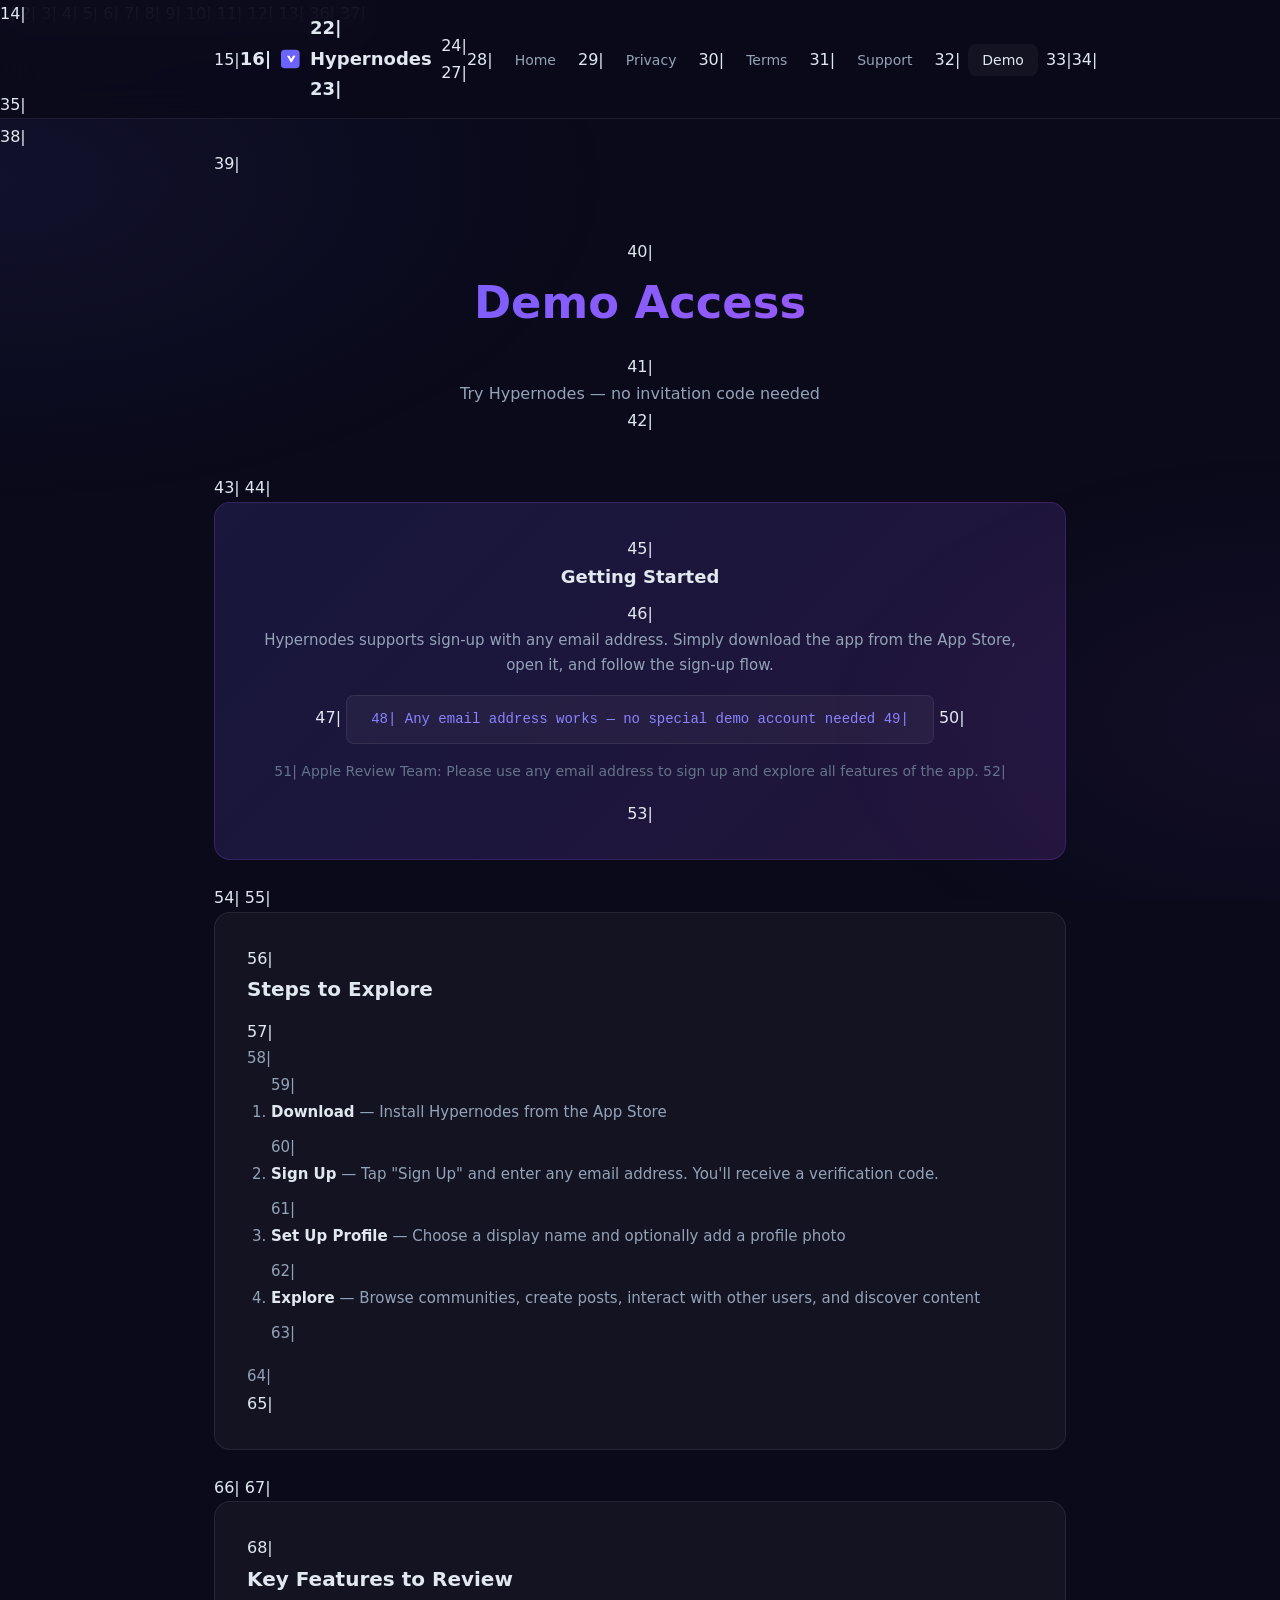
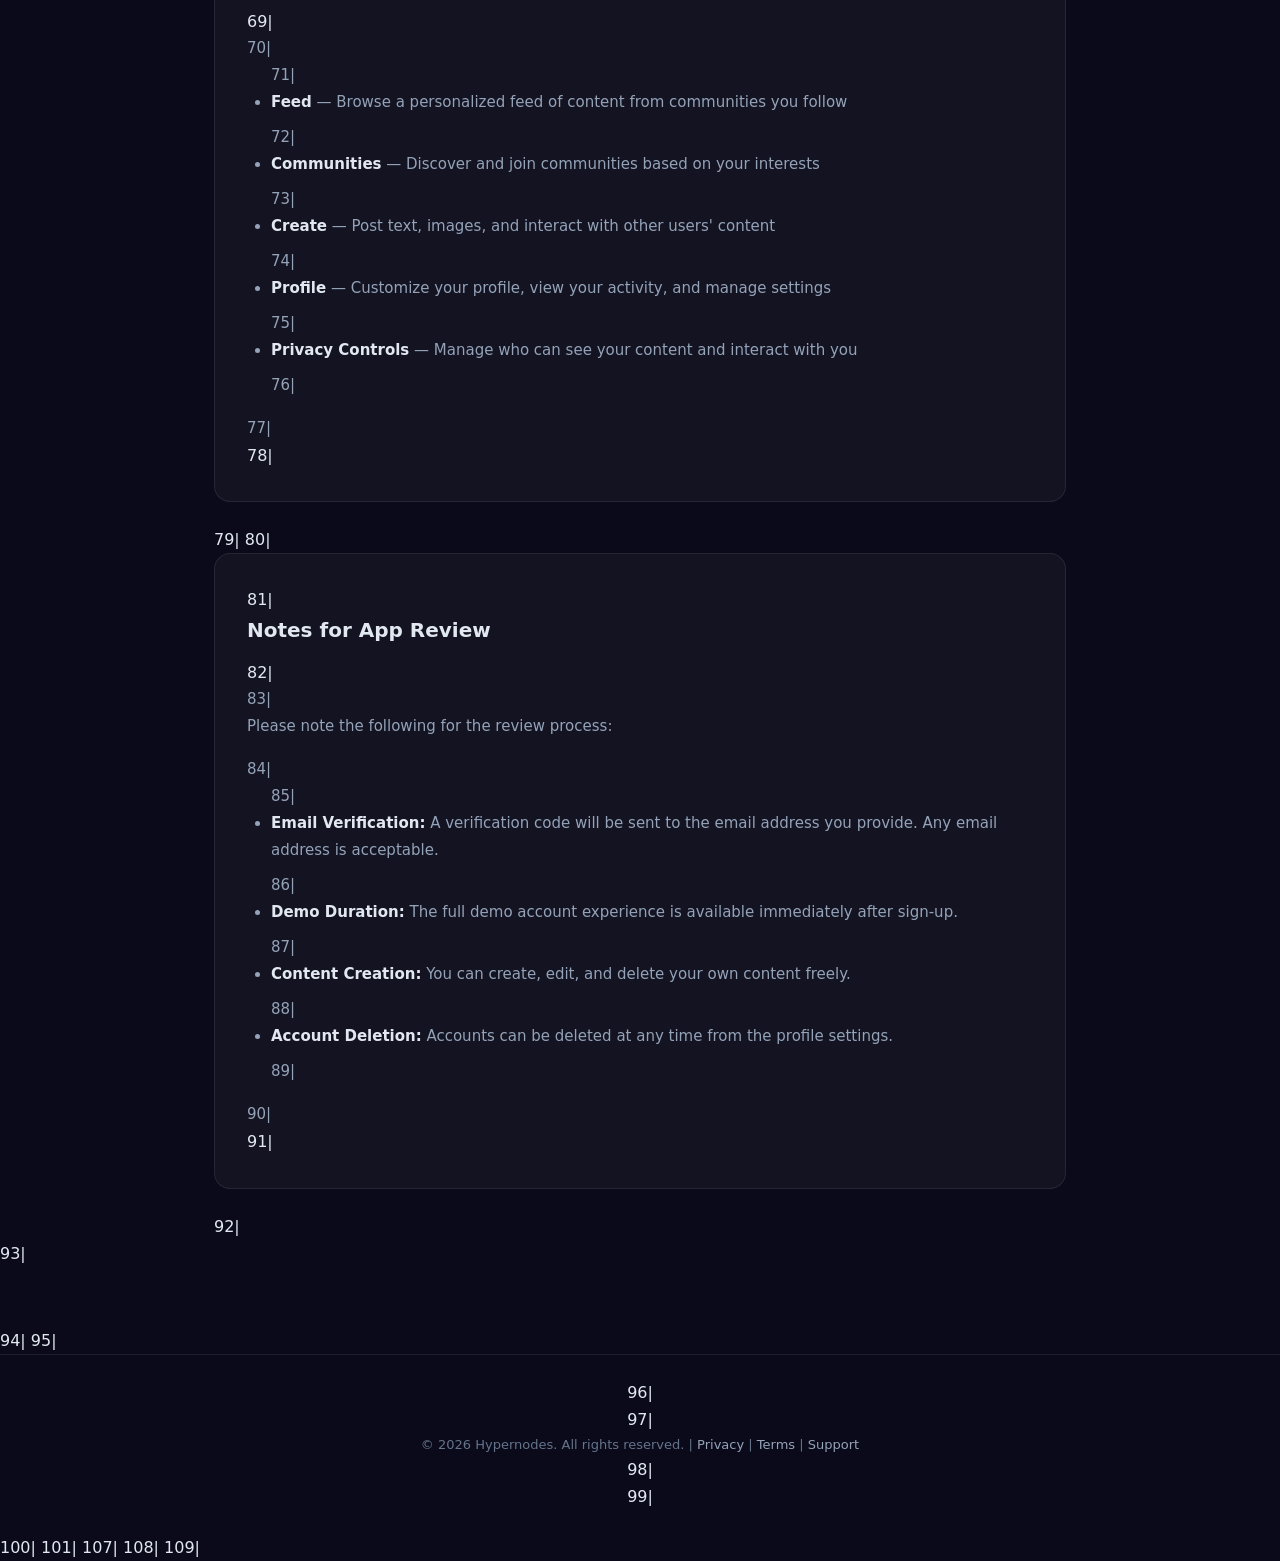
==== demo.html @ e74df4b1 "Initial commit: Hypernodes Apple App Review site" ====
1|<!DOCTYPE html>
2|<html lang="en">
3|<head>
4|  <meta charset="UTF-8">
5|  <meta name="viewport" content="width=device-width, initial-scale=1.0">
6|  <title>Demo Access — Hypernodes</title>
7|  <meta name="description" content="Hypernodes Demo Access — How to sign up and explore the app.">
8|  <link rel="icon" href="assets/app-icon.svg" type="image/svg+xml">
9|  <link rel="stylesheet" href="css/style.css">
10|</head>
11|<body>
12|
13|<nav>
14|  <div class="nav-inner">
15|    <a href="index.html" class="nav-logo">
16|      <svg viewBox="0 0 200 200" fill="none" width="28" height="28">
17|        <defs><linearGradient id="g" x1="0" y1="0" x2="200" y2="200"><stop offset="0%" stop-color="#6c63ff"/><stop offset="100%" stop-color="#a855f7"/></linearGradient></defs>
18|        <rect width="200" height="200" rx="40" fill="url(#g)"/>
19|        <path d="M64 64h26l20 36 20-36h26l-42 72h-8L64 64z" fill="#fff"/>
20|        <path d="M130 64h16l-30 72h-16l30-72z" fill="rgba(255,255,255,0.6)"/>
21|      </svg>
22|      Hypernodes
23|    </a>
24|    <button class="nav-toggle" onclick="document.querySelector('.nav-links').classList.toggle('open')" aria-label="Toggle navigation">
25|      <svg width="24" height="24" viewBox="0 0 24 24" fill="none" stroke="currentColor" stroke-width="2"><path d="M3 12h18M3 6h18M3 18h18"/></svg>
26|    </button>
27|    <ul class="nav-links">
28|      <li><a href="index.html">Home</a></li>
29|      <li><a href="privacy.html">Privacy</a></li>
30|      <li><a href="terms.html">Terms</a></li>
31|      <li><a href="support.html">Support</a></li>
32|      <li><a href="demo.html" class="active">Demo</a></li>
33|    </ul>
34|  </div>
35|</nav>
36|
37|<main>
38|  <div class="container">
39|    <div class="page-header">
40|      <h1>Demo Access</h1>
41|      <p>Try Hypernodes — no invitation code needed</p>
42|    </div>
43|
44|    <div class="demo-box">
45|      <h3>Getting Started</h3>
46|      <p>Hypernodes supports sign-up with any email address. Simply download the app from the App Store, open it, and follow the sign-up flow.</p>
47|      <div class="highlight">
48|        Any email address works — no special demo account needed
49|      </div>
50|      <p style="margin-top: 16px; font-size: 14px; color: var(--text-muted);">
51|        Apple Review Team: Please use any email address to sign up and explore all features of the app.
52|      </p>
53|    </div>
54|
55|    <div class="card">
56|      <div class="card-title">Steps to Explore</div>
57|      <div class="content">
58|        <ol>
59|          <li><strong>Download</strong> — Install Hypernodes from the App Store</li>
60|          <li><strong>Sign Up</strong> — Tap "Sign Up" and enter any email address. You'll receive a verification code.</li>
61|          <li><strong>Set Up Profile</strong> — Choose a display name and optionally add a profile photo</li>
62|          <li><strong>Explore</strong> — Browse communities, create posts, interact with other users, and discover content</li>
63|        </ol>
64|      </div>
65|    </div>
66|
67|    <div class="card">
68|      <div class="card-title">Key Features to Review</div>
69|      <div class="content">
70|        <ul>
71|          <li><strong>Feed</strong> — Browse a personalized feed of content from communities you follow</li>
72|          <li><strong>Communities</strong> — Discover and join communities based on your interests</li>
73|          <li><strong>Create</strong> — Post text, images, and interact with other users' content</li>
74|          <li><strong>Profile</strong> — Customize your profile, view your activity, and manage settings</li>
75|          <li><strong>Privacy Controls</strong> — Manage who can see your content and interact with you</li>
76|        </ul>
77|      </div>
78|    </div>
79|
80|    <div class="card">
81|      <div class="card-title">Notes for App Review</div>
82|      <div class="content">
83|        <p>Please note the following for the review process:</p>
84|        <ul>
85|          <li><strong>Email Verification:</strong> A verification code will be sent to the email address you provide. Any email address is acceptable.</li>
86|          <li><strong>Demo Duration:</strong> The full demo account experience is available immediately after sign-up.</li>
87|          <li><strong>Content Creation:</strong> You can create, edit, and delete your own content freely.</li>
88|          <li><strong>Account Deletion:</strong> Accounts can be deleted at any time from the profile settings.</li>
89|        </ul>
90|      </div>
91|    </div>
92|  </div>
93|</main>
94|
95|<footer>
96|  <div class="container">
97|    <p>&copy; 2026 Hypernodes. All rights reserved. | <a href="privacy.html">Privacy</a> | <a href="terms.html">Terms</a> | <a href="support.html">Support</a></p>
98|  </div>
99|</footer>
100|
101|<script>
102|  const page = location.pathname.split('/').pop() || 'index.html';
103|  document.querySelectorAll('.nav-links a').forEach(a => {
104|    a.classList.toggle('active', a.getAttribute('href') === page);
105|  });
106|</script>
107|</body>
108|</html>
109|
---- css/style.css ----
/* ============================================
   Hypernodes — Apple Review Site
   Dark Theme Stylesheet
   ============================================ */

/* --- Reset & Base --- */
*, *::before, *::after {
  box-sizing: border-box;
  margin: 0;
  padding: 0;
}

:root {
  --bg-primary: #0a0a1a;
  --bg-secondary: #12122a;
  --bg-card: rgba(255, 255, 255, 0.04);
  --bg-card-hover: rgba(255, 255, 255, 0.07);
  --bg-glass: rgba(255, 255, 255, 0.03);
  --border-glass: rgba(255, 255, 255, 0.08);
  --gradient-primary: linear-gradient(135deg, #6c63ff 0%, #a855f7 100%);
  --gradient-glow: linear-gradient(135deg, rgba(108, 99, 255, 0.15) 0%, rgba(168, 85, 247, 0.15) 100%);
  --text-primary: #e2e8f0;
  --text-secondary: #94a3b8;
  --text-muted: #64748b;
  --accent: #6c63ff;
  --accent-light: #8b83ff;
  --purple: #a855f7;
  --danger: #ef4444;
  --success: #22c55e;
  --max-width: 900px;
  --radius-sm: 8px;
  --radius-md: 16px;
  --radius-lg: 24px;
  --font-sans: -apple-system, BlinkMacSystemFont, 'SF Pro Display', 'Inter', 'Segoe UI', Roboto, system-ui, sans-serif;
  --font-mono: 'SF Mono', 'JetBrains Mono', 'Fira Code', monospace;
}

html {
  scroll-behavior: smooth;
}

body {
  font-family: var(--font-sans);
  background: var(--bg-primary);
  color: var(--text-primary);
  line-height: 1.7;
  min-height: 100vh;
  -webkit-font-smoothing: antialiased;
}

/* --- Animated Background --- */
body::before {
  content: '';
  position: fixed;
  inset: 0;
  background:
    radial-gradient(ellipse 80% 60% at 0% 20%, rgba(108, 99, 255, 0.08) 0%, transparent 60%),
    radial-gradient(ellipse 60% 50% at 100% 80%, rgba(168, 85, 247, 0.06) 0%, transparent 60%);
  pointer-events: none;
  z-index: -1;
}

/* --- Navigation --- */
nav {
  position: fixed;
  top: 0;
  left: 0;
  right: 0;
  z-index: 100;
  background: rgba(10, 10, 26, 0.85);
  backdrop-filter: blur(20px);
  -webkit-backdrop-filter: blur(20px);
  border-bottom: 1px solid var(--border-glass);
}

.nav-inner {
  max-width: var(--max-width);
  margin: 0 auto;
  padding: 0 24px;
  display: flex;
  align-items: center;
  justify-content: space-between;
  height: 64px;
}

.nav-logo {
  display: flex;
  align-items: center;
  gap: 10px;
  text-decoration: none;
  font-weight: 700;
  font-size: 18px;
  color: var(--text-primary);
}

.nav-logo svg {
  width: 28px;
  height: 28px;
}

.nav-links {
  display: flex;
  gap: 8px;
  list-style: none;
}

.nav-links a {
  color: var(--text-secondary);
  text-decoration: none;
  font-size: 14px;
  font-weight: 500;
  padding: 8px 14px;
  border-radius: var(--radius-sm);
  transition: all 0.2s;
}

.nav-links a:hover,
.nav-links a.active {
  color: var(--text-primary);
  background: var(--bg-card);
}

/* Mobile nav toggle */
.nav-toggle {
  display: none;
  background: none;
  border: none;
  color: var(--text-primary);
  cursor: pointer;
  padding: 8px;
}

/* --- Layout --- */
.container {
  max-width: var(--max-width);
  margin: 0 auto;
  padding: 0 24px;
}

main {
  padding-top: 96px;
  padding-bottom: 60px;
}

/* --- Hero Section (index) --- */
.hero {
  text-align: center;
  padding: 80px 0 40px;
}

.hero-logo {
  width: 96px;
  height: 96px;
  margin: 0 auto 32px;
  background: var(--gradient-primary);
  border-radius: 24px;
  padding: 20px;
  box-shadow: 0 0 60px rgba(108, 99, 255, 0.3);
}

.hero h1 {
  font-size: clamp(2.5rem, 6vw, 4rem);
  font-weight: 800;
  background: var(--gradient-primary);
  -webkit-background-clip: text;
  -webkit-text-fill-color: transparent;
  background-clip: text;
  line-height: 1.1;
  margin-bottom: 16px;
}

.hero p {
  font-size: clamp(1rem, 2vw, 1.2rem);
  color: var(--text-secondary);
  max-width: 600px;
  margin: 0 auto 40px;
  line-height: 1.6;
}

.hero-badges {
  display: flex;
  flex-wrap: wrap;
  gap: 12px;
  justify-content: center;
}

.badge {
  display: inline-flex;
  align-items: center;
  gap: 8px;
  padding: 10px 20px;
  background: var(--bg-card);
  border: 1px solid var(--border-glass);
  border-radius: 100px;
  font-size: 14px;
  color: var(--text-secondary);
  text-decoration: none;
  transition: all 0.2s;
}

.badge:hover {
  background: var(--bg-card-hover);
  border-color: var(--accent);
  color: var(--text-primary);
}

/* --- Cards --- */
.card {
  background: var(--bg-card);
  border: 1px solid var(--border-glass);
  border-radius: var(--radius-md);
  padding: 32px;
  margin-bottom: 24px;
  transition: all 0.2s;
}

.card:hover {
  background: var(--bg-card-hover);
}

.card-title {
  font-size: 20px;
  font-weight: 700;
  margin-bottom: 12px;
  color: var(--text-primary);
}

.card-subtitle {
  color: var(--text-secondary);
  font-size: 14px;
  margin-bottom: 16px;
}

/* --- Page Header --- */
.page-header {
  text-align: center;
  padding: 60px 0 40px;
}

.page-header h1 {
  font-size: clamp(1.8rem, 4vw, 2.8rem);
  font-weight: 800;
  background: var(--gradient-primary);
  -webkit-background-clip: text;
  -webkit-text-fill-color: transparent;
  background-clip: text;
  margin-bottom: 12px;
}

.page-header p {
  color: var(--text-secondary);
  font-size: 16px;
  max-width: 500px;
  margin: 0 auto;
}

/* --- Content Typography --- */
.content {
  font-size: 15px;
  line-height: 1.8;
  color: var(--text-secondary);
}

.content h2 {
  font-size: 22px;
  font-weight: 700;
  color: var(--text-primary);
  margin-top: 36px;
  margin-bottom: 12px;
}

.content h3 {
  font-size: 17px;
  font-weight: 600;
  color: var(--text-primary);
  margin-top: 24px;
  margin-bottom: 8px;
}

.content p {
  margin-bottom: 16px;
}

.content ul, .content ol {
  margin: 0 0 16px 24px;
}

.content li {
  margin-bottom: 8px;
}

.content strong {
  color: var(--text-primary);
}

.content a {
  color: var(--accent-light);
  text-decoration: none;
  border-bottom: 1px solid transparent;
  transition: border-color 0.2s;
}

.content a:hover {
  border-color: var(--accent-light);
}

.content .last-updated {
  font-size: 13px;
  color: var(--text-muted);
  margin-bottom: 32px;
  padding-bottom: 16px;
  border-bottom: 1px solid var(--border-glass);
}

/* --- Demo Account Box --- */
.demo-box {
  background: var(--gradient-glow);
  border: 1px solid rgba(168, 85, 247, 0.2);
  border-radius: var(--radius-md);
  padding: 32px;
  text-align: center;
  margin-bottom: 24px;
}

.demo-box h3 {
  font-size: 18px;
  font-weight: 700;
  color: var(--text-primary);
  margin-bottom: 8px;
}

.demo-box p {
  color: var(--text-secondary);
  font-size: 15px;
  margin-bottom: 16px;
}

.demo-box .highlight {
  display: inline-block;
  padding: 12px 24px;
  background: var(--bg-card);
  border: 1px solid var(--border-glass);
  border-radius: var(--radius-sm);
  font-family: var(--font-mono);
  font-size: 14px;
  color: var(--accent-light);
}

/* --- Contact Card --- */
.contact-card {
  display: flex;
  align-items: center;
  gap: 16px;
  padding: 20px 24px;
  background: var(--bg-card);
  border: 1px solid var(--border-glass);
  border-radius: var(--radius-sm);
  margin-bottom: 12px;
  text-decoration: none;
  color: var(--text-primary);
  transition: all 0.2s;
}

.contact-card:hover {
  background: var(--bg-card-hover);
  border-color: var(--accent);
}

.contact-card-icon {
  width: 40px;
  height: 40px;
  display: flex;
  align-items: center;
  justify-content: center;
  border-radius: 10px;
  background: var(--gradient-glow);
  flex-shrink: 0;
}

.contact-card-content {
  flex: 1;
}

.contact-card-label {
  font-size: 12px;
  color: var(--text-muted);
  text-transform: uppercase;
  letter-spacing: 0.06em;
  margin-bottom: 2px;
}

.contact-card-value {
  font-size: 15px;
  font-weight: 500;
}

/* --- FAQ --- */
.faq-item {
  border-bottom: 1px solid var(--border-glass);
  padding: 20px 0;
}

.faq-item:last-child {
  border-bottom: none;
}

.faq-question {
  font-weight: 600;
  color: var(--text-primary);
  font-size: 15px;
  margin-bottom: 8px;
}

.faq-answer {
  color: var(--text-secondary);
  font-size: 14px;
  line-height: 1.7;
}

/* --- Footer --- */
footer {
  border-top: 1px solid var(--border-glass);
  padding: 24px 0;
  text-align: center;
}

footer p {
  font-size: 13px;
  color: var(--text-muted);
}

footer a {
  color: var(--text-secondary);
  text-decoration: none;
}

footer a:hover {
  color: var(--text-primary);
}

/* --- Responsive --- */
@media (max-width: 768px) {
  .nav-toggle {
    display: block;
  }

  .nav-links {
    display: none;
    position: absolute;
    top: 64px;
    left: 0;
    right: 0;
    flex-direction: column;
    background: rgba(10, 10, 26, 0.98);
    backdrop-filter: blur(20px);
    border-bottom: 1px solid var(--border-glass);
    padding: 16px 24px;
    gap: 4px;
  }

  .nav-links.open {
    display: flex;
  }

  .hero {
    padding: 40px 0 24px;
  }

  .hero-logo {
    width: 72px;
    height: 72px;
    padding: 16px;
    margin-bottom: 24px;
  }

  .card {
    padding: 24px;
  }

  .page-header {
    padding: 32px 0 24px;
  }

  .contact-card {
    flex-direction: column;
    text-align: center;
  }
}
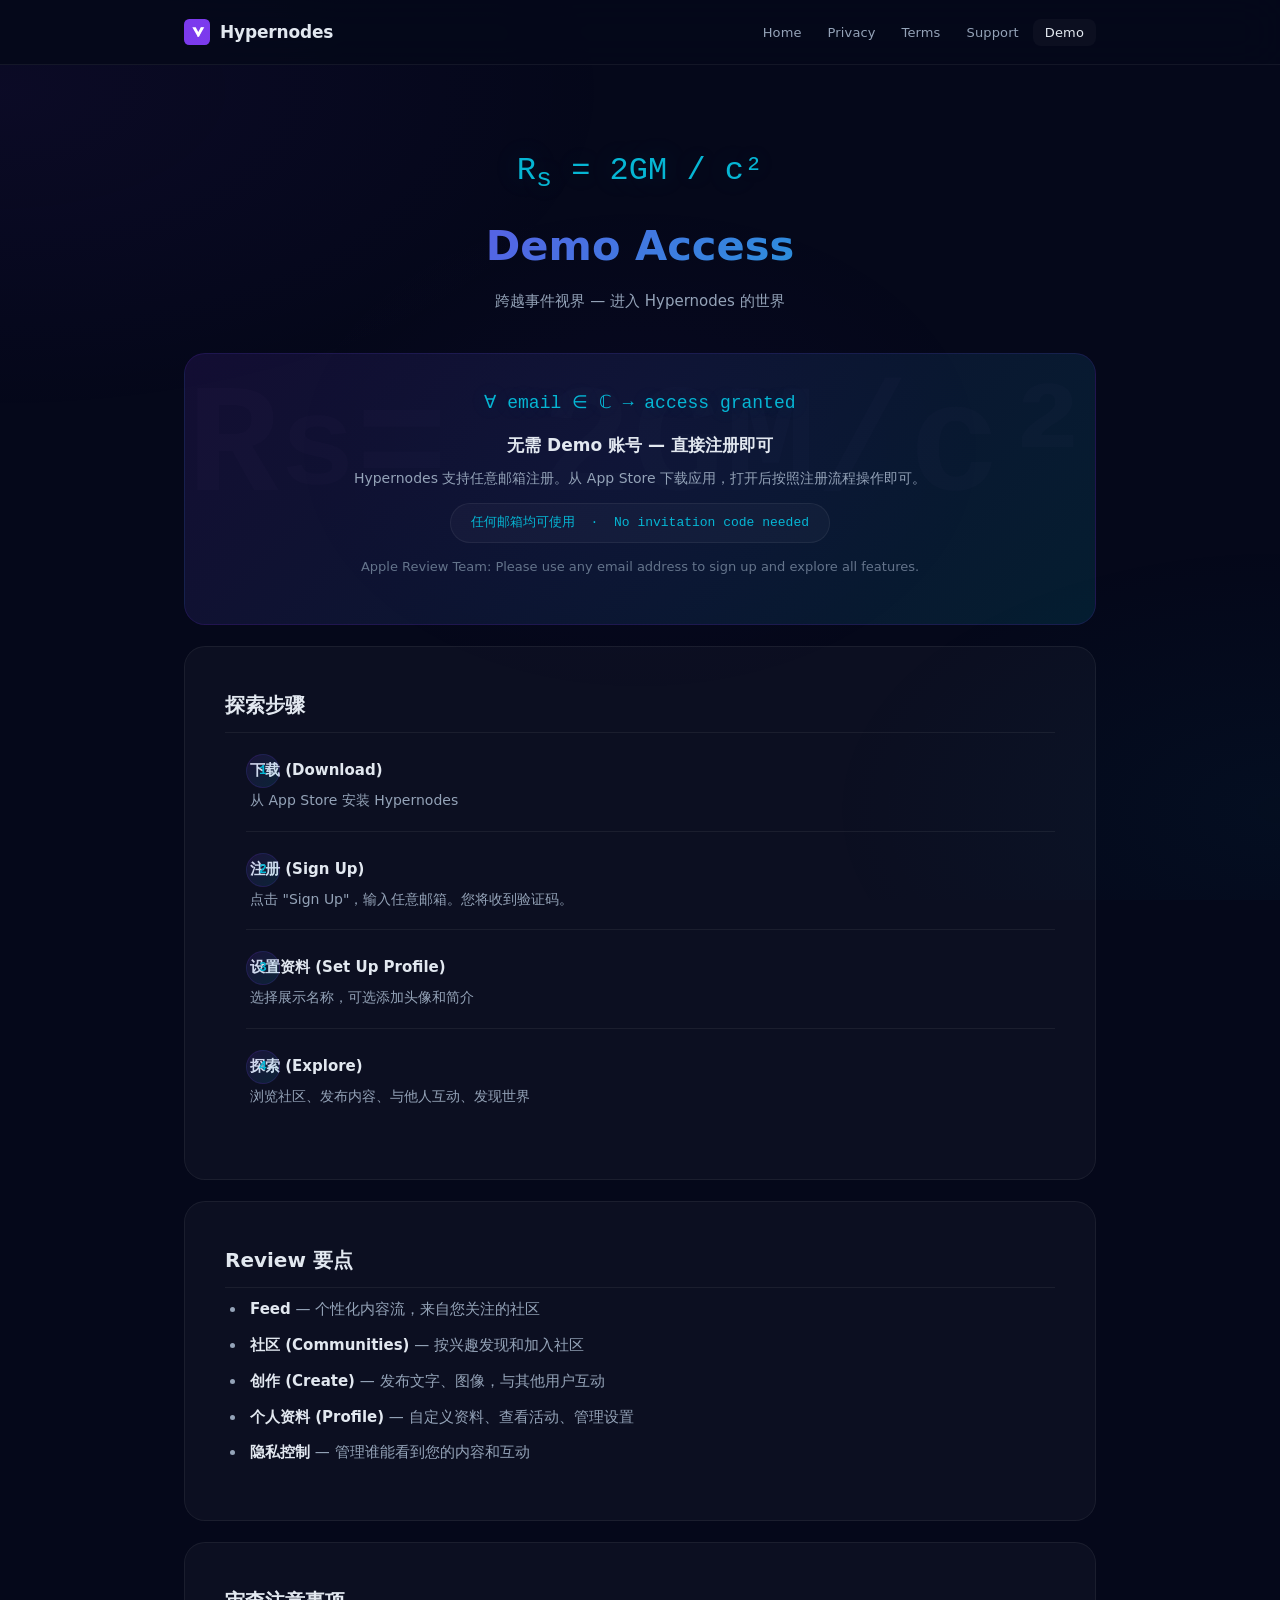
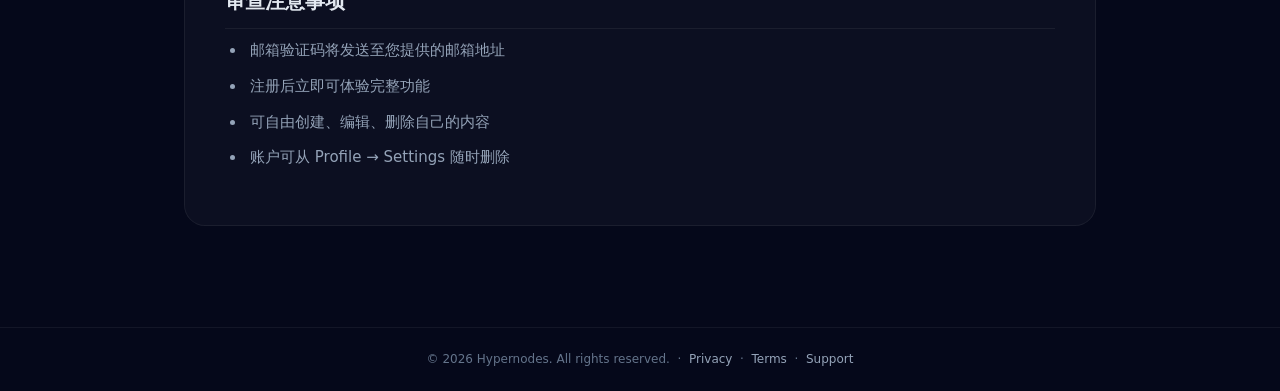
==== commit c8debee2: "v2: Formula Universe redesign — pi, golden ratio, E=mc², black hole, entropy, Euler identity themes" ====
--- a/demo.html
+++ b/demo.html
@@ -1,109 +1,99 @@
-1|<!DOCTYPE html>
-2|<html lang="en">
-3|<head>
-4|  <meta charset="UTF-8">
-5|  <meta name="viewport" content="width=device-width, initial-scale=1.0">
-6|  <title>Demo Access — Hypernodes</title>
-7|  <meta name="description" content="Hypernodes Demo Access — How to sign up and explore the app.">
-8|  <link rel="icon" href="assets/app-icon.svg" type="image/svg+xml">
-9|  <link rel="stylesheet" href="css/style.css">
-10|</head>
-11|<body>
-12|
-13|<nav>
-14|  <div class="nav-inner">
-15|    <a href="index.html" class="nav-logo">
-16|      <svg viewBox="0 0 200 200" fill="none" width="28" height="28">
-17|        <defs><linearGradient id="g" x1="0" y1="0" x2="200" y2="200"><stop offset="0%" stop-color="#6c63ff"/><stop offset="100%" stop-color="#a855f7"/></linearGradient></defs>
-18|        <rect width="200" height="200" rx="40" fill="url(#g)"/>
-19|        <path d="M64 64h26l20 36 20-36h26l-42 72h-8L64 64z" fill="#fff"/>
-20|        <path d="M130 64h16l-30 72h-16l30-72z" fill="rgba(255,255,255,0.6)"/>
-21|      </svg>
-22|      Hypernodes
-23|    </a>
-24|    <button class="nav-toggle" onclick="document.querySelector('.nav-links').classList.toggle('open')" aria-label="Toggle navigation">
-25|      <svg width="24" height="24" viewBox="0 0 24 24" fill="none" stroke="currentColor" stroke-width="2"><path d="M3 12h18M3 6h18M3 18h18"/></svg>
-26|    </button>
-27|    <ul class="nav-links">
-28|      <li><a href="index.html">Home</a></li>
-29|      <li><a href="privacy.html">Privacy</a></li>
-30|      <li><a href="terms.html">Terms</a></li>
-31|      <li><a href="support.html">Support</a></li>
-32|      <li><a href="demo.html" class="active">Demo</a></li>
-33|    </ul>
-34|  </div>
-35|</nav>
-36|
-37|<main>
-38|  <div class="container">
-39|    <div class="page-header">
-40|      <h1>Demo Access</h1>
-41|      <p>Try Hypernodes — no invitation code needed</p>
-42|    </div>
-43|
-44|    <div class="demo-box">
-45|      <h3>Getting Started</h3>
-46|      <p>Hypernodes supports sign-up with any email address. Simply download the app from the App Store, open it, and follow the sign-up flow.</p>
-47|      <div class="highlight">
-48|        Any email address works — no special demo account needed
-49|      </div>
-50|      <p style="margin-top: 16px; font-size: 14px; color: var(--text-muted);">
-51|        Apple Review Team: Please use any email address to sign up and explore all features of the app.
-52|      </p>
-53|    </div>
-54|
-55|    <div class="card">
-56|      <div class="card-title">Steps to Explore</div>
-57|      <div class="content">
-58|        <ol>
-59|          <li><strong>Download</strong> — Install Hypernodes from the App Store</li>
-60|          <li><strong>Sign Up</strong> — Tap "Sign Up" and enter any email address. You'll receive a verification code.</li>
-61|          <li><strong>Set Up Profile</strong> — Choose a display name and optionally add a profile photo</li>
-62|          <li><strong>Explore</strong> — Browse communities, create posts, interact with other users, and discover content</li>
-63|        </ol>
-64|      </div>
-65|    </div>
-66|
-67|    <div class="card">
-68|      <div class="card-title">Key Features to Review</div>
-69|      <div class="content">
-70|        <ul>
-71|          <li><strong>Feed</strong> — Browse a personalized feed of content from communities you follow</li>
-72|          <li><strong>Communities</strong> — Discover and join communities based on your interests</li>
-73|          <li><strong>Create</strong> — Post text, images, and interact with other users' content</li>
-74|          <li><strong>Profile</strong> — Customize your profile, view your activity, and manage settings</li>
-75|          <li><strong>Privacy Controls</strong> — Manage who can see your content and interact with you</li>
-76|        </ul>
-77|      </div>
-78|    </div>
-79|
-80|    <div class="card">
-81|      <div class="card-title">Notes for App Review</div>
-82|      <div class="content">
-83|        <p>Please note the following for the review process:</p>
-84|        <ul>
-85|          <li><strong>Email Verification:</strong> A verification code will be sent to the email address you provide. Any email address is acceptable.</li>
-86|          <li><strong>Demo Duration:</strong> The full demo account experience is available immediately after sign-up.</li>
-87|          <li><strong>Content Creation:</strong> You can create, edit, and delete your own content freely.</li>
-88|          <li><strong>Account Deletion:</strong> Accounts can be deleted at any time from the profile settings.</li>
-89|        </ul>
-90|      </div>
-91|    </div>
-92|  </div>
-93|</main>
-94|
-95|<footer>
-96|  <div class="container">
-97|    <p>&copy; 2026 Hypernodes. All rights reserved. | <a href="privacy.html">Privacy</a> | <a href="terms.html">Terms</a> | <a href="support.html">Support</a></p>
-98|  </div>
-99|</footer>
-100|
-101|<script>
-102|  const page = location.pathname.split('/').pop() || 'index.html';
-103|  document.querySelectorAll('.nav-links a').forEach(a => {
-104|    a.classList.toggle('active', a.getAttribute('href') === page);
-105|  });
-106|</script>
-107|</body>
-108|</html>
-109|+<!DOCTYPE html>
+<html lang="en">
+<head>
+<meta charset="UTF-8">
+<meta name="viewport" content="width=device-width,initial-scale=1.0">
+<title>Demo Access — Hypernodes</title>
+<meta name="description" content="Hypernodes Demo Access — How to sign up and explore the app.">
+<link rel="icon" href="assets/app-icon.svg" type="image/svg+xml">
+<link rel="stylesheet" href="css/style.css">
+</head>
+<body>
+
+<div class="formula-bg" aria-hidden="true">R<sub>s</sub> = 2GM/c²</div>
+
+<nav>
+  <div class="nav-inner">
+    <a href="index.html" class="nav-brand">
+      <svg viewBox="0 0 200 200" width="26" height="26"><defs><linearGradient id="g" x1="0" y1="0" x2="200" y2="200"><stop offset="0%" stop-color="#7c3aed"/><stop offset="100%" stop-color="#06b6d4"/></linearGradient></defs><rect width="200" height="200" rx="40" fill="url(#g)"/><path d="M64 64h26l20 36 20-36h26l-42 72h-8L64 64z" fill="#fff"/><path d="M130 64h16l-30 72h-16l30-72z" fill="rgba(255,255,255,0.6)"/></svg>
+      Hypernodes
+    </a>
+    <button class="nav-toggle" onclick="document.querySelector('.nav-links').classList.toggle('open')" aria-label="Menu"><svg width="24" height="24" viewBox="0 0 24 24" fill="none" stroke="currentColor" stroke-width="2"><path d="M3 12h18M3 6h18M3 18h18"/></svg></button>
+    <ul class="nav-links">
+      <li><a href="index.html">Home</a></li>
+      <li><a href="privacy.html">Privacy</a></li>
+      <li><a href="terms.html">Terms</a></li>
+      <li><a href="support.html">Support</a></li>
+      <li><a href="demo.html" class="active">Demo</a></li>
+    </ul>
+  </div>
+</nav>
+
+<main>
+  <div class="container">
+    <div class="page-header">
+      <div class="formula-display">R<sub>s</sub> = 2GM / c²</div>
+      <h1>Demo Access</h1>
+      <p class="page-subtitle">跨越事件视界 — 进入 Hypernodes 的世界</p>
+    </div>
+
+    <!-- Highlight -->
+    <div class="highlight-box">
+      <div class="formula-inset">∀ email ∈ ℂ → access granted</div>
+      <h3>无需 Demo 账号 — 直接注册即可</h3>
+      <p>Hypernodes 支持任意邮箱注册。从 App Store 下载应用，打开后按照注册流程操作即可。</p>
+      <div class="tag">任何邮箱均可使用 &nbsp;·&nbsp; No invitation code needed</div>
+      <p style="margin-top:13px;font-size:13px;color:var(--text-muted)">Apple Review Team: Please use any email address to sign up and explore all features.</p>
+    </div>
+
+    <!-- Steps -->
+    <div class="content-card">
+      <div class="content">
+        <h2 style="margin-top:0">探索步骤</h2>
+        <ol class="step-list">
+          <li><strong>下载 (Download)</strong><span>从 App Store 安装 Hypernodes</span></li>
+          <li><strong>注册 (Sign Up)</strong><span>点击 "Sign Up"，输入任意邮箱。您将收到验证码。</span></li>
+          <li><strong>设置资料 (Set Up Profile)</strong><span>选择展示名称，可选添加头像和简介</span></li>
+          <li><strong>探索 (Explore)</strong><span>浏览社区、发布内容、与他人互动、发现世界</span></li>
+        </ol>
+      </div>
+    </div>
+
+    <!-- Features -->
+    <div class="content-card">
+      <div class="content">
+        <h2 style="margin-top:0">Review 要点</h2>
+        <ul>
+          <li><strong>Feed</strong> — 个性化内容流，来自您关注的社区</li>
+          <li><strong>社区 (Communities)</strong> — 按兴趣发现和加入社区</li>
+          <li><strong>创作 (Create)</strong> — 发布文字、图像，与其他用户互动</li>
+          <li><strong>个人资料 (Profile)</strong> — 自定义资料、查看活动、管理设置</li>
+          <li><strong>隐私控制</strong> — 管理谁能看到您的内容和互动</li>
+        </ul>
+      </div>
+    </div>
+
+    <!-- Notes -->
+    <div class="content-card">
+      <div class="content">
+        <h2 style="margin-top:0">审查注意事项</h2>
+        <ul>
+          <li>邮箱验证码将发送至您提供的邮箱地址</li>
+          <li>注册后立即可体验完整功能</li>
+          <li>可自由创建、编辑、删除自己的内容</li>
+          <li>账户可从 Profile → Settings 随时删除</li>
+        </ul>
+      </div>
+    </div>
+  </div>
+</main>
+
+<footer>
+  <div class="container">
+    <p>&copy; 2026 Hypernodes. All rights reserved. &nbsp;·&nbsp; <a href="privacy.html">Privacy</a> &nbsp;·&nbsp; <a href="terms.html">Terms</a> &nbsp;·&nbsp; <a href="support.html">Support</a></p>
+  </div>
+</footer>
+
+<script>const p=location.pathname.split('/').pop()||'index.html';document.querySelectorAll('.nav-links a').forEach(a=>a.classList.toggle('active',a.getAttribute('href')===p));</script>
+</body>
+</html>
--- a/css/style.css
+++ b/css/style.css
@@ -1,488 +1,676 @@
-/* ============================================
-   Hypernodes — Apple Review Site
-   Dark Theme Stylesheet
-   ============================================ */
-
-/* --- Reset & Base --- */
-*, *::before, *::after {
-  box-sizing: border-box;
-  margin: 0;
-  padding: 0;
-}
-
-:root {
-  --bg-primary: #0a0a1a;
-  --bg-secondary: #12122a;
-  --bg-card: rgba(255, 255, 255, 0.04);
-  --bg-card-hover: rgba(255, 255, 255, 0.07);
-  --bg-glass: rgba(255, 255, 255, 0.03);
-  --border-glass: rgba(255, 255, 255, 0.08);
-  --gradient-primary: linear-gradient(135deg, #6c63ff 0%, #a855f7 100%);
-  --gradient-glow: linear-gradient(135deg, rgba(108, 99, 255, 0.15) 0%, rgba(168, 85, 247, 0.15) 100%);
-  --text-primary: #e2e8f0;
-  --text-secondary: #94a3b8;
-  --text-muted: #64748b;
-  --accent: #6c63ff;
-  --accent-light: #8b83ff;
-  --purple: #a855f7;
-  --danger: #ef4444;
-  --success: #22c55e;
-  --max-width: 900px;
-  --radius-sm: 8px;
-  --radius-md: 16px;
-  --radius-lg: 24px;
-  --font-sans: -apple-system, BlinkMacSystemFont, 'SF Pro Display', 'Inter', 'Segoe UI', Roboto, system-ui, sans-serif;
-  --font-mono: 'SF Mono', 'JetBrains Mono', 'Fira Code', monospace;
-}
-
-html {
-  scroll-behavior: smooth;
-}
-
-body {
-  font-family: var(--font-sans);
-  background: var(--bg-primary);
-  color: var(--text-primary);
-  line-height: 1.7;
-  min-height: 100vh;
-  -webkit-font-smoothing: antialiased;
-}
-
-/* --- Animated Background --- */
-body::before {
-  content: '';
-  position: fixed;
-  inset: 0;
+/* =========================================================
+   Hypernodes — v2 Formula Universe
+   Apple App Review Site
+   ========================================================= */
+
+/* --- Reset & Variables --- */
+*,*::before,*::after{box-sizing:border-box;margin:0;padding:0}
+
+:root{
+  --bg-deep:#05081a;
+  --bg-space:#080d28;
+  --bg-card:rgba(255,255,255,0.03);
+  --bg-card-hover:rgba(255,255,255,0.06);
+  --border:rgba(255,255,255,0.06);
+  --border-glow:rgba(124,58,237,0.15);
+  --text:#e2e8f0;
+  --text-dim:#94a3b8;
+  --text-muted:#64748b;
+  --purple:#7c3aed;
+  --purple-glow:rgba(124,58,237,0.3);
+  --cyan:#06b6d4;
+  --cyan-glow:rgba(6,182,212,0.2);
+  --gradient:linear-gradient(135deg,#7c3aed 0%,#06b6d4 100%);
+  --gradient-soft:linear-gradient(135deg,rgba(124,58,237,0.12) 0%,rgba(6,182,212,0.12) 100%);
+  --radius-sm:8px;
+  --radius-md:13px;
+  --radius-lg:21px;
+  --font:'Inter',-apple-system,BlinkMacSystemFont,'SF Pro Display','Segoe UI',system-ui,sans-serif;
+  --mono:'JetBrains Mono','Fira Code','SF Mono',monospace;
+  --golden:61.8%;
+  --max-w:960px;
+}
+
+html{scroll-behavior:smooth}
+body{
+  font-family:var(--font);
+  background:var(--bg-deep);
+  color:var(--text);
+  line-height:1.7;
+  min-height:100vh;
+  -webkit-font-smoothing:antialiased;
+  overflow-x:hidden;
+}
+
+/* --- Animated Space Background --- */
+body::before{
+  content:'';
+  position:fixed;inset:0;pointer-events:none;z-index:-1;
   background:
-    radial-gradient(ellipse 80% 60% at 0% 20%, rgba(108, 99, 255, 0.08) 0%, transparent 60%),
-    radial-gradient(ellipse 60% 50% at 100% 80%, rgba(168, 85, 247, 0.06) 0%, transparent 60%);
-  pointer-events: none;
-  z-index: -1;
+    radial-gradient(ellipse 80% 60% at 0% 10%,rgba(124,58,237,0.06) 0%,transparent 60%),
+    radial-gradient(ellipse 60% 50% at 100% 90%,rgba(6,182,212,0.04) 0%,transparent 60%),
+    radial-gradient(ellipse 40% 40% at 50% 50%,rgba(124,58,237,0.03) 0%,transparent 70%);
+}
+
+/* --- Formula Watermark (page background) --- */
+.formula-bg{
+  position:fixed;
+  inset:0;pointer-events:none;z-index:-1;
+  display:flex;align-items:center;justify-content:center;
+  font-family:var(--mono);
+  font-size:clamp(80px,12vw,180px);
+  font-weight:700;
+  color:rgba(255,255,255,0.015);
+  white-space:nowrap;
+  user-select:none;
+  overflow:hidden;
 }
 
 /* --- Navigation --- */
-nav {
-  position: fixed;
-  top: 0;
-  left: 0;
-  right: 0;
-  z-index: 100;
-  background: rgba(10, 10, 26, 0.85);
-  backdrop-filter: blur(20px);
-  -webkit-backdrop-filter: blur(20px);
-  border-bottom: 1px solid var(--border-glass);
-}
-
-.nav-inner {
-  max-width: var(--max-width);
-  margin: 0 auto;
-  padding: 0 24px;
-  display: flex;
-  align-items: center;
-  justify-content: space-between;
-  height: 64px;
-}
-
-.nav-logo {
-  display: flex;
-  align-items: center;
-  gap: 10px;
-  text-decoration: none;
-  font-weight: 700;
-  font-size: 18px;
-  color: var(--text-primary);
-}
-
-.nav-logo svg {
-  width: 28px;
-  height: 28px;
-}
-
-.nav-links {
-  display: flex;
-  gap: 8px;
-  list-style: none;
-}
-
-.nav-links a {
-  color: var(--text-secondary);
-  text-decoration: none;
-  font-size: 14px;
-  font-weight: 500;
-  padding: 8px 14px;
-  border-radius: var(--radius-sm);
-  transition: all 0.2s;
+nav{
+  position:fixed;top:0;left:0;right:0;z-index:100;
+  background:rgba(5,8,26,0.88);
+  backdrop-filter:blur(24px);
+  border-bottom:1px solid var(--border);
+}
+
+.nav-inner{
+  max-width:var(--max-w);
+  margin:0 auto;
+  padding:0 24px;
+  display:flex;
+  align-items:center;
+  justify-content:space-between;
+  height:64px;
+}
+
+.nav-brand{
+  display:flex;
+  align-items:center;
+  gap:10px;
+  text-decoration:none;
+  font-weight:700;
+  font-size:17px;
+  color:var(--text);
+  letter-spacing:-0.01em;
+}
+
+.nav-brand svg{width:26px;height:26px}
+
+.nav-links{
+  display:flex;
+  gap:2px;
+  list-style:none;
+}
+
+.nav-links a{
+  color:var(--text-dim);
+  text-decoration:none;
+  font-size:13px;
+  font-weight:500;
+  padding:6px 12px;
+  border-radius:var(--radius-sm);
+  transition:all .2s;
+  letter-spacing:0.01em;
 }
 
 .nav-links a:hover,
-.nav-links a.active {
-  color: var(--text-primary);
-  background: var(--bg-card);
-}
-
-/* Mobile nav toggle */
-.nav-toggle {
-  display: none;
-  background: none;
-  border: none;
-  color: var(--text-primary);
-  cursor: pointer;
-  padding: 8px;
+.nav-links a.active{
+  color:var(--text);
+  background:var(--bg-card);
+}
+
+.nav-toggle{
+  display:none;
+  background:none;
+  border:none;
+  color:var(--text);
+  cursor:pointer;
+  padding:8px;
 }
 
 /* --- Layout --- */
-.container {
-  max-width: var(--max-width);
-  margin: 0 auto;
-  padding: 0 24px;
-}
-
-main {
-  padding-top: 96px;
-  padding-bottom: 60px;
-}
-
-/* --- Hero Section (index) --- */
-.hero {
-  text-align: center;
-  padding: 80px 0 40px;
-}
-
-.hero-logo {
-  width: 96px;
-  height: 96px;
-  margin: 0 auto 32px;
-  background: var(--gradient-primary);
-  border-radius: 24px;
-  padding: 20px;
-  box-shadow: 0 0 60px rgba(108, 99, 255, 0.3);
-}
-
-.hero h1 {
-  font-size: clamp(2.5rem, 6vw, 4rem);
-  font-weight: 800;
-  background: var(--gradient-primary);
-  -webkit-background-clip: text;
-  -webkit-text-fill-color: transparent;
-  background-clip: text;
-  line-height: 1.1;
-  margin-bottom: 16px;
-}
-
-.hero p {
-  font-size: clamp(1rem, 2vw, 1.2rem);
-  color: var(--text-secondary);
-  max-width: 600px;
-  margin: 0 auto 40px;
-  line-height: 1.6;
-}
-
-.hero-badges {
-  display: flex;
-  flex-wrap: wrap;
-  gap: 12px;
-  justify-content: center;
-}
-
-.badge {
-  display: inline-flex;
-  align-items: center;
-  gap: 8px;
-  padding: 10px 20px;
-  background: var(--bg-card);
-  border: 1px solid var(--border-glass);
-  border-radius: 100px;
-  font-size: 14px;
-  color: var(--text-secondary);
-  text-decoration: none;
-  transition: all 0.2s;
-}
-
-.badge:hover {
-  background: var(--bg-card-hover);
-  border-color: var(--accent);
-  color: var(--text-primary);
-}
-
-/* --- Cards --- */
-.card {
-  background: var(--bg-card);
-  border: 1px solid var(--border-glass);
-  border-radius: var(--radius-md);
-  padding: 32px;
-  margin-bottom: 24px;
-  transition: all 0.2s;
-}
-
-.card:hover {
-  background: var(--bg-card-hover);
-}
-
-.card-title {
-  font-size: 20px;
-  font-weight: 700;
-  margin-bottom: 12px;
-  color: var(--text-primary);
-}
-
-.card-subtitle {
-  color: var(--text-secondary);
-  font-size: 14px;
-  margin-bottom: 16px;
-}
-
-/* --- Page Header --- */
-.page-header {
-  text-align: center;
-  padding: 60px 0 40px;
-}
-
-.page-header h1 {
-  font-size: clamp(1.8rem, 4vw, 2.8rem);
-  font-weight: 800;
-  background: var(--gradient-primary);
-  -webkit-background-clip: text;
-  -webkit-text-fill-color: transparent;
-  background-clip: text;
-  margin-bottom: 12px;
-}
-
-.page-header p {
-  color: var(--text-secondary);
-  font-size: 16px;
-  max-width: 500px;
-  margin: 0 auto;
-}
-
-/* --- Content Typography --- */
-.content {
-  font-size: 15px;
-  line-height: 1.8;
-  color: var(--text-secondary);
-}
-
-.content h2 {
-  font-size: 22px;
-  font-weight: 700;
-  color: var(--text-primary);
-  margin-top: 36px;
-  margin-bottom: 12px;
-}
-
-.content h3 {
-  font-size: 17px;
-  font-weight: 600;
-  color: var(--text-primary);
-  margin-top: 24px;
-  margin-bottom: 8px;
-}
-
-.content p {
-  margin-bottom: 16px;
-}
-
-.content ul, .content ol {
-  margin: 0 0 16px 24px;
-}
-
-.content li {
-  margin-bottom: 8px;
-}
-
-.content strong {
-  color: var(--text-primary);
-}
-
-.content a {
-  color: var(--accent-light);
-  text-decoration: none;
-  border-bottom: 1px solid transparent;
-  transition: border-color 0.2s;
-}
-
-.content a:hover {
-  border-color: var(--accent-light);
-}
-
-.content .last-updated {
-  font-size: 13px;
-  color: var(--text-muted);
-  margin-bottom: 32px;
-  padding-bottom: 16px;
-  border-bottom: 1px solid var(--border-glass);
-}
-
-/* --- Demo Account Box --- */
-.demo-box {
-  background: var(--gradient-glow);
-  border: 1px solid rgba(168, 85, 247, 0.2);
-  border-radius: var(--radius-md);
-  padding: 32px;
-  text-align: center;
-  margin-bottom: 24px;
-}
-
-.demo-box h3 {
-  font-size: 18px;
-  font-weight: 700;
-  color: var(--text-primary);
-  margin-bottom: 8px;
-}
-
-.demo-box p {
-  color: var(--text-secondary);
-  font-size: 15px;
-  margin-bottom: 16px;
-}
-
-.demo-box .highlight {
-  display: inline-block;
-  padding: 12px 24px;
-  background: var(--bg-card);
-  border: 1px solid var(--border-glass);
-  border-radius: var(--radius-sm);
-  font-family: var(--font-mono);
-  font-size: 14px;
-  color: var(--accent-light);
-}
-
-/* --- Contact Card --- */
-.contact-card {
-  display: flex;
-  align-items: center;
-  gap: 16px;
-  padding: 20px 24px;
-  background: var(--bg-card);
-  border: 1px solid var(--border-glass);
-  border-radius: var(--radius-sm);
-  margin-bottom: 12px;
-  text-decoration: none;
-  color: var(--text-primary);
-  transition: all 0.2s;
-}
-
-.contact-card:hover {
-  background: var(--bg-card-hover);
-  border-color: var(--accent);
-}
-
-.contact-card-icon {
-  width: 40px;
-  height: 40px;
-  display: flex;
-  align-items: center;
-  justify-content: center;
-  border-radius: 10px;
-  background: var(--gradient-glow);
-  flex-shrink: 0;
-}
-
-.contact-card-content {
-  flex: 1;
-}
-
-.contact-card-label {
-  font-size: 12px;
-  color: var(--text-muted);
-  text-transform: uppercase;
-  letter-spacing: 0.06em;
-  margin-bottom: 2px;
-}
-
-.contact-card-value {
-  font-size: 15px;
-  font-weight: 500;
-}
-
-/* --- FAQ --- */
-.faq-item {
-  border-bottom: 1px solid var(--border-glass);
-  padding: 20px 0;
-}
-
-.faq-item:last-child {
-  border-bottom: none;
-}
-
-.faq-question {
-  font-weight: 600;
-  color: var(--text-primary);
-  font-size: 15px;
-  margin-bottom: 8px;
-}
-
-.faq-answer {
-  color: var(--text-secondary);
-  font-size: 14px;
-  line-height: 1.7;
-}
-
-/* --- Footer --- */
-footer {
-  border-top: 1px solid var(--border-glass);
-  padding: 24px 0;
-  text-align: center;
-}
-
-footer p {
-  font-size: 13px;
-  color: var(--text-muted);
-}
-
-footer a {
-  color: var(--text-secondary);
-  text-decoration: none;
-}
-
-footer a:hover {
-  color: var(--text-primary);
-}
-
-/* --- Responsive --- */
-@media (max-width: 768px) {
-  .nav-toggle {
-    display: block;
+.container{
+  max-width:var(--max-w);
+  margin:0 auto;
+  padding:0 24px;
+}
+
+main{
+  padding-top:96px;
+  padding-bottom:80px;
+  position:relative;
+  z-index:1;
+}
+
+/* ========================================
+   INDEX — Hero + Concept Cards
+   ======================================== */
+
+.hero{
+  text-align:center;
+  padding:72px 0 48px;
+  position:relative;
+}
+
+/* Pi digits floating background */
+.hero-pi{
+  position:absolute;
+  inset:0;pointer-events:none;z-index:-1;
+  display:flex;
+  flex-wrap:wrap;
+  align-items:flex-start;
+  justify-content:center;
+  gap:6px;
+  padding:20px 40px;
+  font-family:var(--mono);
+  font-size:13px;
+  color:rgba(255,255,255,0.025);
+  line-height:1;
+  overflow:hidden;
+  max-height:100%;
+  mask-image:radial-gradient(ellipse 70% 70% at 50% 50%,black 30%,transparent 70%);
+}
+
+.hero-logo{
+  width:88px;
+  height:88px;
+  margin:0 auto 28px;
+  background:var(--gradient);
+  border-radius:20px;
+  padding:18px;
+  box-shadow:0 0 80px var(--purple-glow),0 0 30px rgba(6,182,212,0.15);
+  position:relative;
+}
+
+.hero-logo::after{
+  content:'';
+  position:absolute;
+  inset:-4px;
+  border-radius:24px;
+  border:1px solid var(--border-glow);
+  animation:pulse-ring 3s ease-in-out infinite;
+}
+
+@keyframes pulse-ring{
+  0%,100%{opacity:0}
+  50%{opacity:1}
+}
+
+.hero h1{
+  font-size:clamp(2.6rem,7vw,4.2rem);
+  font-weight:800;
+  background:var(--gradient);
+  -webkit-background-clip:text;
+  -webkit-text-fill-color:transparent;
+  background-clip:text;
+  line-height:1.1;
+  margin-bottom:12px;
+  letter-spacing:-0.02em;
+}
+
+.hero .subtitle{
+  font-size:clamp(1rem,2.2vw,1.25rem);
+  color:var(--text-dim);
+  max-width:560px;
+  margin:0 auto 12px;
+  line-height:1.6;
+}
+
+.hero .formula-tag{
+  display:inline-block;
+  font-family:var(--mono);
+  font-size:13px;
+  color:var(--cyan);
+  background:var(--cyan-glow);
+  padding:4px 14px;
+  border-radius:100px;
+  margin-bottom:36px;
+  border:1px solid rgba(6,182,212,0.15);
+}
+
+/* Navigation badges */
+.quick-links{
+  display:flex;
+  flex-wrap:wrap;
+  gap:8px;
+  justify-content:center;
+  margin-bottom:48px;
+}
+
+.quick-link{
+  display:inline-flex;
+  align-items:center;
+  gap:8px;
+  padding:10px 18px;
+  background:var(--bg-card);
+  border:1px solid var(--border);
+  border-radius:100px;
+  font-size:13px;
+  color:var(--text-dim);
+  text-decoration:none;
+  transition:all .2s;
+}
+
+.quick-link:hover{
+  background:var(--bg-card-hover);
+  border-color:var(--purple);
+  color:var(--text);
+  box-shadow:0 0 20px rgba(124,58,237,0.1);
+}
+
+/* -- Concept Grid -- */
+.concept-grid{
+  display:grid;
+  grid-template-columns:1fr 1fr;
+  gap:21px;
+  margin:48px 0;
+}
+
+.concept-card{
+  background:var(--bg-card);
+  border:1px solid var(--border);
+  border-radius:var(--radius-lg);
+  padding:34px;
+  position:relative;
+  overflow:hidden;
+  transition:all .3s;
+}
+
+.concept-card:hover{
+  background:var(--bg-card-hover);
+  border-color:var(--border-glow);
+  transform:translateY(-2px);
+  box-shadow:0 8px 40px rgba(124,58,237,0.08);
+}
+
+.concept-formula{
+  font-family:var(--mono);
+  font-size:28px;
+  font-weight:700;
+  background:var(--gradient);
+  -webkit-background-clip:text;
+  -webkit-text-fill-color:transparent;
+  background-clip:text;
+  margin-bottom:8px;
+}
+
+.concept-name{
+  font-size:12px;
+  color:var(--text-muted);
+  text-transform:uppercase;
+  letter-spacing:.06em;
+  margin-bottom:12px;
+}
+
+.concept-title{
+  font-size:18px;
+  font-weight:700;
+  margin-bottom:8px;
+  color:var(--text);
+}
+
+.concept-desc{
+  font-size:14px;
+  color:var(--text-dim);
+  line-height:1.6;
+}
+
+/* -- Intro Section -- */
+.intro-section{
+  background:var(--bg-card);
+  border:1px solid var(--border);
+  border-radius:var(--radius-lg);
+  padding:40px;
+  margin:34px 0;
+  position:relative;
+  overflow:hidden;
+}
+
+.intro-section::before{
+  content:'';
+  position:absolute;
+  top:0;left:0;
+  width:100%;
+  height:100%;
+  background:
+    linear-gradient(135deg,rgba(124,58,237,0.04) 0%,transparent 50%),
+    linear-gradient(225deg,rgba(6,182,212,0.04) 50%,transparent 100%);
+  pointer-events:none;
+}
+
+.intro-section h2{
+  font-size:22px;
+  font-weight:700;
+  margin-bottom:12px;
+  position:relative;
+}
+
+.intro-section .section-label{
+  font-family:var(--mono);
+  font-size:11px;
+  color:var(--cyan);
+  text-transform:uppercase;
+  letter-spacing:.08em;
+  margin-bottom:8px;
+  position:relative;
+}
+
+.intro-section .content{
+  font-size:15px;
+  color:var(--text-dim);
+  position:relative;
+}
+
+.intro-section .content ul{
+  margin:12px 0 0 20px;
+  list-style:none;
+}
+
+.intro-section .content ul li{
+  margin-bottom:10px;
+  padding-left:20px;
+  position:relative;
+}
+
+.intro-section .content ul li::before{
+  content:'→';
+  position:absolute;
+  left:0;
+  color:var(--purple);
+  font-family:var(--mono);
+}
+
+/* ========================================
+   STANDARD PAGE HEADER
+   ======================================== */
+
+.page-header{
+  text-align:center;
+  padding:48px 0 34px;
+  position:relative;
+  z-index:1;
+}
+
+.page-header h1{
+  font-size:clamp(1.8rem,4vw,2.6rem);
+  font-weight:800;
+  background:var(--gradient);
+  -webkit-background-clip:text;
+  -webkit-text-fill-color:transparent;
+  background-clip:text;
+  margin-bottom:8px;
+}
+
+.page-header .formula-display{
+  font-family:var(--mono);
+  font-size:clamp(20px,3vw,32px);
+  color:var(--cyan);
+  margin-bottom:8px;
+  text-shadow:0 0 30px var(--cyan-glow);
+}
+
+.page-header .page-subtitle{
+  color:var(--text-dim);
+  font-size:15px;
+  margin-bottom:4px;
+}
+
+.page-header .page-date{
+  font-size:12px;
+  color:var(--text-muted);
+}
+
+/* ========================================
+   CONTENT CARDS (privacy, terms, support, demo)
+   ======================================== */
+
+.content-card{
+  background:var(--bg-card);
+  border:1px solid var(--border);
+  border-radius:var(--radius-lg);
+  padding:40px;
+  margin-bottom:21px;
+  position:relative;
+  z-index:1;
+}
+
+.content-card:hover{
+  border-color:var(--border-glow);
+}
+
+.content-card .content{
+  font-size:15px;
+  line-height:1.85;
+  color:var(--text-dim);
+}
+
+.content-card .content h2{
+  font-size:20px;
+  font-weight:700;
+  color:var(--text);
+  margin-top:34px;
+  margin-bottom:8px;
+  padding-bottom:8px;
+  border-bottom:1px solid var(--border);
+}
+
+.content-card .content h2:first-child{margin-top:0}
+
+.content-card .content h3{
+  font-size:16px;
+  font-weight:600;
+  color:var(--text);
+  margin-top:21px;
+  margin-bottom:6px;
+}
+
+.content-card .content p{margin-bottom:13px}
+.content-card .content ul,.content-card .content ol{margin:0 0 13px 21px}
+.content-card .content li{margin-bottom:8px;padding-left:4px}
+.content-card .content strong{color:var(--text)}
+.content-card .content a{color:var(--cyan);text-decoration:none;border-bottom:1px solid transparent;transition:border-color .2s}
+.content-card .content a:hover{border-color:var(--cyan)}
+
+/* ========================================
+   SPECIAL ELEMENTS
+   ======================================== */
+
+/* Highlight box (demo access, important notice) */
+.highlight-box{
+  background:var(--gradient-soft);
+  border:1px solid var(--border-glow);
+  border-radius:var(--radius-lg);
+  padding:34px;
+  text-align:center;
+  margin-bottom:21px;
+  position:relative;
+  z-index:1;
+}
+
+.highlight-box .formula-inset{
+  font-family:var(--mono);
+  font-size:18px;
+  color:var(--cyan);
+  text-shadow:0 0 20px var(--cyan-glow);
+  margin-bottom:12px;
+}
+
+.highlight-box h3{
+  font-size:17px;
+  font-weight:700;
+  margin-bottom:8px;
+}
+
+.highlight-box p{
+  color:var(--text-dim);
+  font-size:14px;
+  margin-bottom:12px;
+}
+
+.tag{
+  display:inline-block;
+  padding:8px 20px;
+  background:var(--bg-card);
+  border:1px solid var(--border);
+  border-radius:100px;
+  font-family:var(--mono);
+  font-size:13px;
+  color:var(--cyan);
+}
+
+/* Contact links */
+.contact-row{
+  display:flex;
+  flex-wrap:wrap;
+  gap:13px;
+  margin:13px 0;
+}
+
+.contact-item{
+  flex:1;
+  min-width:200px;
+  display:flex;
+  align-items:center;
+  gap:13px;
+  padding:16px 21px;
+  background:var(--bg-card);
+  border:1px solid var(--border);
+  border-radius:var(--radius-md);
+  text-decoration:none;
+  color:var(--text);
+  transition:all .2s;
+}
+
+.contact-item:hover{
+  background:var(--bg-card-hover);
+  border-color:var(--purple);
+  box-shadow:0 0 20px rgba(124,58,237,0.06);
+}
+
+.contact-item-icon{
+  width:40px;height:40px;
+  display:flex;align-items:center;justify-content:center;
+  border-radius:10px;
+  background:var(--gradient-soft);
+  flex-shrink:0;
+}
+
+.contact-item-body{flex:1}
+.contact-item-label{font-size:11px;color:var(--text-muted);text-transform:uppercase;letter-spacing:.06em;margin-bottom:2px}
+.contact-item-value{font-size:14px;font-weight:500}
+
+/* FAQ */
+.faq-item{
+  border-bottom:1px solid var(--border);
+  padding:21px 0;
+}
+
+.faq-item:last-child{border-bottom:none}
+
+.faq-q{
+  font-weight:600;
+  color:var(--text);
+  font-size:15px;
+  margin-bottom:6px;
+}
+
+.faq-a{
+  color:var(--text-dim);
+  font-size:14px;
+  line-height:1.7;
+}
+
+.faq-a a{
+  color:var(--cyan);
+  text-decoration:none;
+  border-bottom:1px solid transparent;
+  transition:border-color .2s;
+}
+
+.faq-a a:hover{border-color:var(--cyan)}
+
+/* Steps (demo page) */
+.step-list{
+  list-style:none;
+  counter-reset:step;
+}
+
+.step-list li{
+  counter-increment:step;
+  padding:16px 0 16px 48px;
+  position:relative;
+  border-bottom:1px solid var(--border);
+}
+
+.step-list li:last-child{border-bottom:none}
+
+.step-list li::before{
+  content:counter(step);
+  position:absolute;
+  left:0;top:13px;
+  width:34px;height:34px;
+  border-radius:50%;
+  background:var(--gradient-soft);
+  border:1px solid var(--border-glow);
+  display:flex;
+  align-items:center;
+  justify-content:center;
+  font-family:var(--mono);
+  font-size:13px;
+  font-weight:600;
+  color:var(--cyan);
+}
+
+.step-list li strong{display:block;margin-bottom:2px;color:var(--text)}
+.step-list li span{font-size:14px;color:var(--text-dim)}
+
+/* ========================================
+   FOOTER
+   ======================================== */
+
+footer{
+  border-top:1px solid var(--border);
+  padding:21px 0;
+  text-align:center;
+}
+
+footer p{
+  font-size:12px;
+  color:var(--text-muted);
+}
+
+footer a{
+  color:var(--text-dim);
+  text-decoration:none;
+}
+
+footer a:hover{color:var(--text)}
+
+/* ========================================
+   RESPONSIVE
+   ======================================== */
+
+@media(max-width:768px){
+  .nav-toggle{display:block}
+  .nav-links{
+    display:none;
+    position:absolute;top:64px;left:0;right:0;
+    flex-direction:column;
+    background:rgba(5,8,26,0.98);
+    backdrop-filter:blur(24px);
+    border-bottom:1px solid var(--border);
+    padding:12px 24px;
+    gap:2px;
   }
-
-  .nav-links {
-    display: none;
-    position: absolute;
-    top: 64px;
-    left: 0;
-    right: 0;
-    flex-direction: column;
-    background: rgba(10, 10, 26, 0.98);
-    backdrop-filter: blur(20px);
-    border-bottom: 1px solid var(--border-glass);
-    padding: 16px 24px;
-    gap: 4px;
-  }
-
-  .nav-links.open {
-    display: flex;
-  }
-
-  .hero {
-    padding: 40px 0 24px;
-  }
-
-  .hero-logo {
-    width: 72px;
-    height: 72px;
-    padding: 16px;
-    margin-bottom: 24px;
-  }
-
-  .card {
-    padding: 24px;
-  }
-
-  .page-header {
-    padding: 32px 0 24px;
-  }
-
-  .contact-card {
-    flex-direction: column;
-    text-align: center;
-  }
-}
+  .nav-links.open{display:flex}
+
+  .hero{padding:40px 0 24px}
+  .hero-logo{width:64px;height:64px;padding:14px;margin-bottom:20px}
+  .concept-grid{grid-template-columns:1fr;gap:13px}
+  .concept-card{padding:24px}
+  .intro-section,.content-card{padding:24px}
+  .page-header{padding:32px 0 21px}
+  .contact-item{flex-direction:column;text-align:center}
+  .contact-item-icon{margin:0 auto}
+}
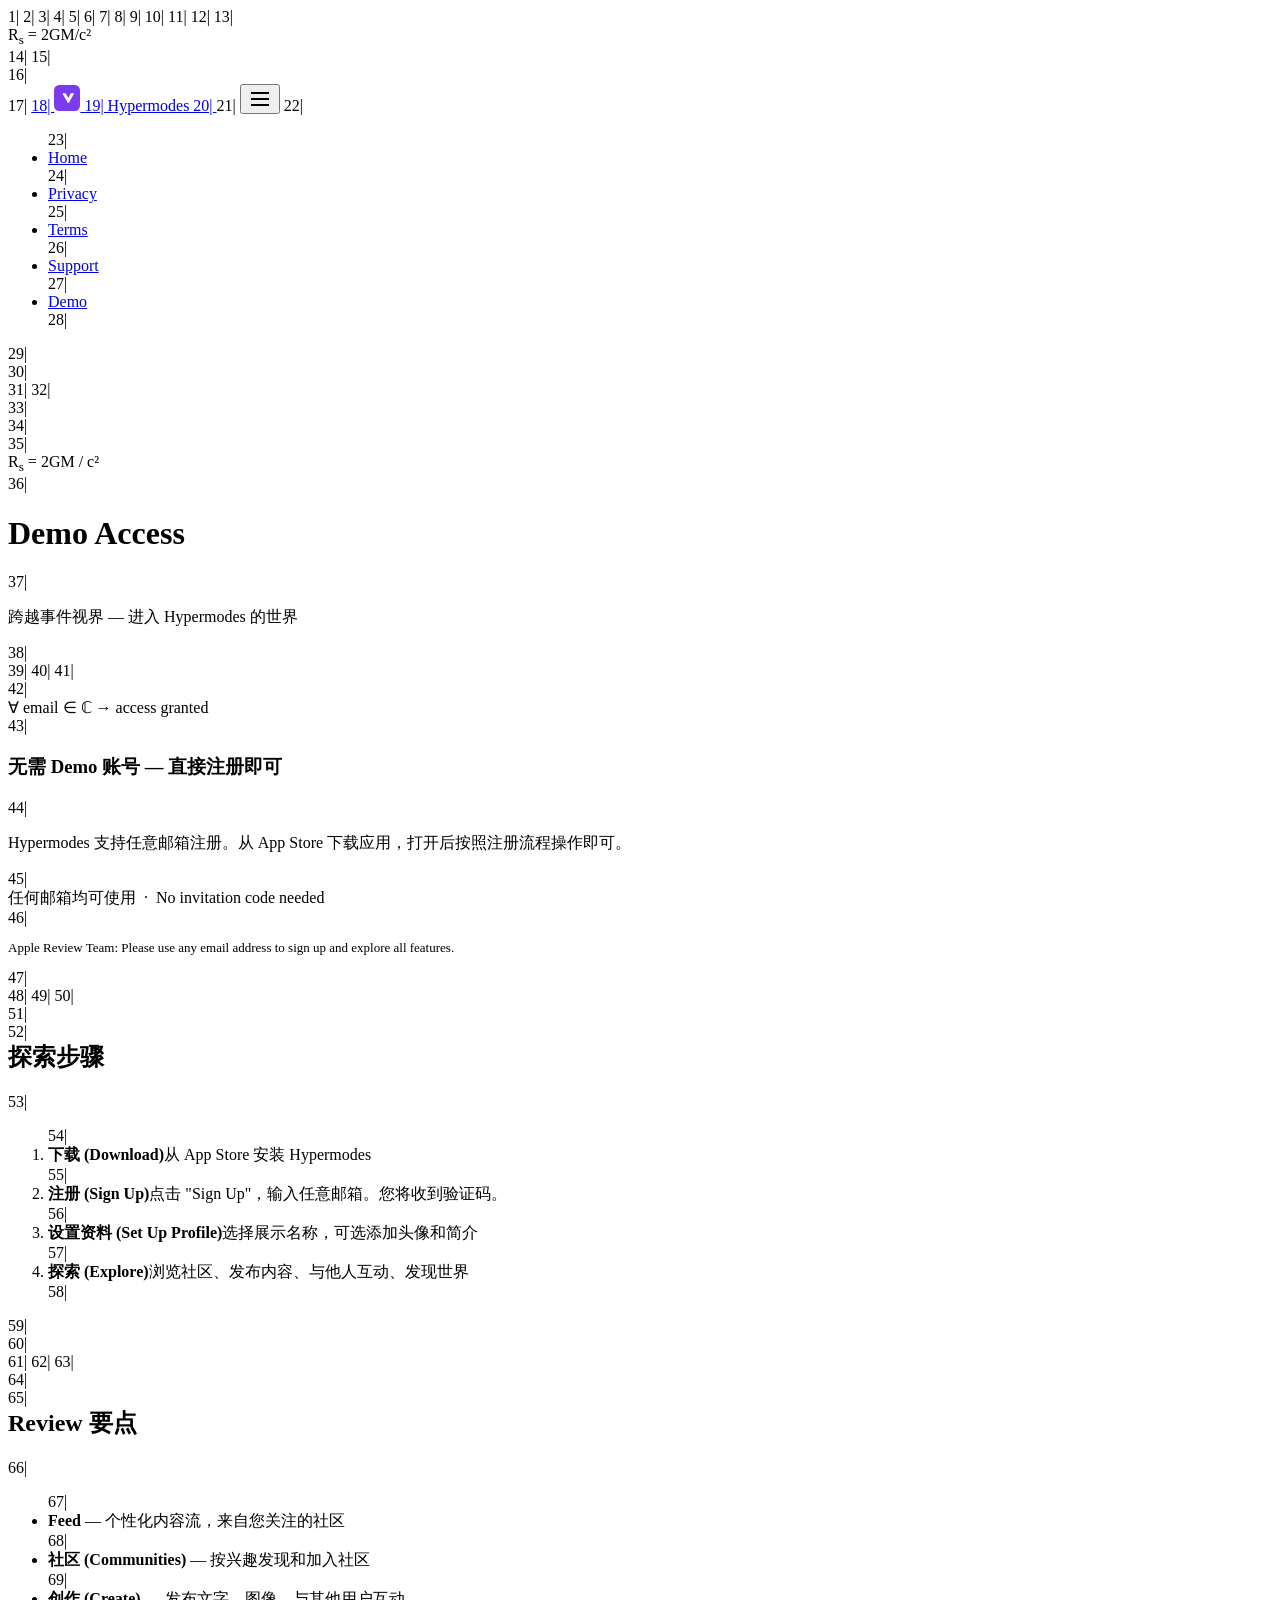
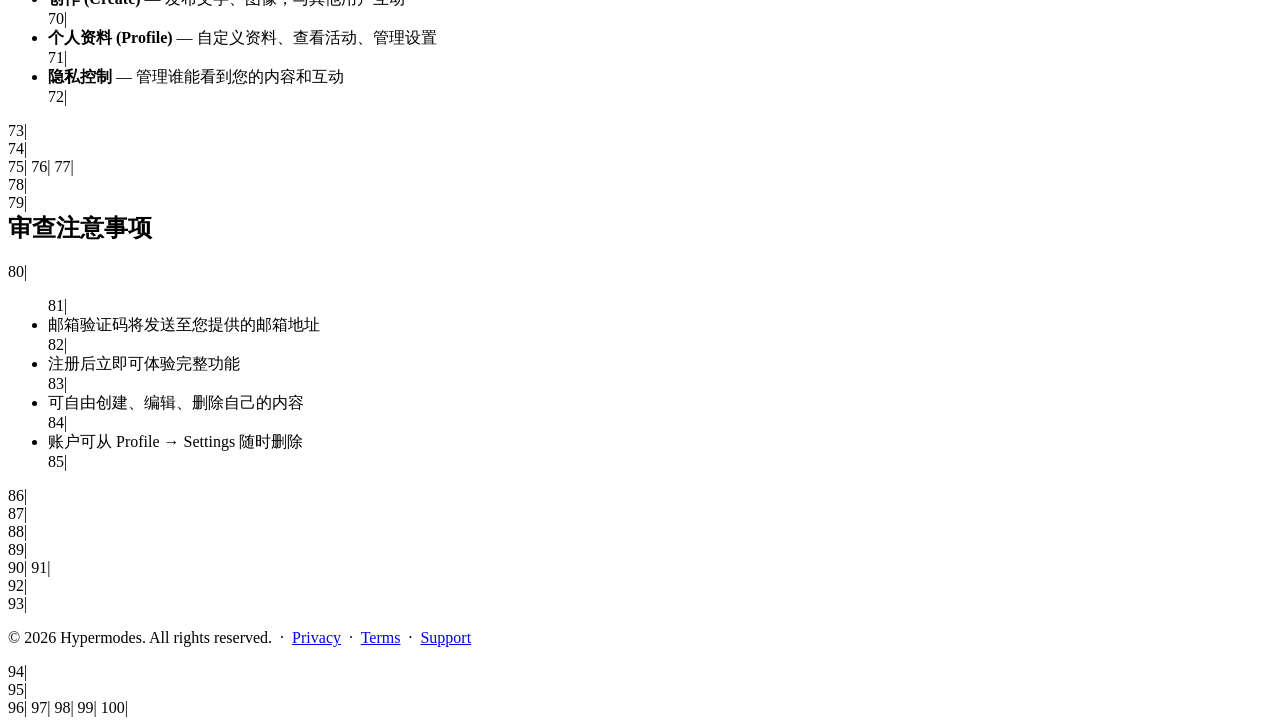
==== commit ea2e38e4: "Rename: Hypernodes → Hypermodes (app name correction)" ====
--- a/demo.html
+++ b/demo.html
@@ -1,99 +1,100 @@
-<!DOCTYPE html>
-<html lang="en">
-<head>
-<meta charset="UTF-8">
-<meta name="viewport" content="width=device-width,initial-scale=1.0">
-<title>Demo Access — Hypernodes</title>
-<meta name="description" content="Hypernodes Demo Access — How to sign up and explore the app.">
-<link rel="icon" href="assets/app-icon.svg" type="image/svg+xml">
-<link rel="stylesheet" href="css/style.css">
-</head>
-<body>
-
-<div class="formula-bg" aria-hidden="true">R<sub>s</sub> = 2GM/c²</div>
-
-<nav>
-  <div class="nav-inner">
-    <a href="index.html" class="nav-brand">
-      <svg viewBox="0 0 200 200" width="26" height="26"><defs><linearGradient id="g" x1="0" y1="0" x2="200" y2="200"><stop offset="0%" stop-color="#7c3aed"/><stop offset="100%" stop-color="#06b6d4"/></linearGradient></defs><rect width="200" height="200" rx="40" fill="url(#g)"/><path d="M64 64h26l20 36 20-36h26l-42 72h-8L64 64z" fill="#fff"/><path d="M130 64h16l-30 72h-16l30-72z" fill="rgba(255,255,255,0.6)"/></svg>
-      Hypernodes
-    </a>
-    <button class="nav-toggle" onclick="document.querySelector('.nav-links').classList.toggle('open')" aria-label="Menu"><svg width="24" height="24" viewBox="0 0 24 24" fill="none" stroke="currentColor" stroke-width="2"><path d="M3 12h18M3 6h18M3 18h18"/></svg></button>
-    <ul class="nav-links">
-      <li><a href="index.html">Home</a></li>
-      <li><a href="privacy.html">Privacy</a></li>
-      <li><a href="terms.html">Terms</a></li>
-      <li><a href="support.html">Support</a></li>
-      <li><a href="demo.html" class="active">Demo</a></li>
-    </ul>
-  </div>
-</nav>
-
-<main>
-  <div class="container">
-    <div class="page-header">
-      <div class="formula-display">R<sub>s</sub> = 2GM / c²</div>
-      <h1>Demo Access</h1>
-      <p class="page-subtitle">跨越事件视界 — 进入 Hypernodes 的世界</p>
-    </div>
-
-    <!-- Highlight -->
-    <div class="highlight-box">
-      <div class="formula-inset">∀ email ∈ ℂ → access granted</div>
-      <h3>无需 Demo 账号 — 直接注册即可</h3>
-      <p>Hypernodes 支持任意邮箱注册。从 App Store 下载应用，打开后按照注册流程操作即可。</p>
-      <div class="tag">任何邮箱均可使用 &nbsp;·&nbsp; No invitation code needed</div>
-      <p style="margin-top:13px;font-size:13px;color:var(--text-muted)">Apple Review Team: Please use any email address to sign up and explore all features.</p>
-    </div>
-
-    <!-- Steps -->
-    <div class="content-card">
-      <div class="content">
-        <h2 style="margin-top:0">探索步骤</h2>
-        <ol class="step-list">
-          <li><strong>下载 (Download)</strong><span>从 App Store 安装 Hypernodes</span></li>
-          <li><strong>注册 (Sign Up)</strong><span>点击 "Sign Up"，输入任意邮箱。您将收到验证码。</span></li>
-          <li><strong>设置资料 (Set Up Profile)</strong><span>选择展示名称，可选添加头像和简介</span></li>
-          <li><strong>探索 (Explore)</strong><span>浏览社区、发布内容、与他人互动、发现世界</span></li>
-        </ol>
-      </div>
-    </div>
-
-    <!-- Features -->
-    <div class="content-card">
-      <div class="content">
-        <h2 style="margin-top:0">Review 要点</h2>
-        <ul>
-          <li><strong>Feed</strong> — 个性化内容流，来自您关注的社区</li>
-          <li><strong>社区 (Communities)</strong> — 按兴趣发现和加入社区</li>
-          <li><strong>创作 (Create)</strong> — 发布文字、图像，与其他用户互动</li>
-          <li><strong>个人资料 (Profile)</strong> — 自定义资料、查看活动、管理设置</li>
-          <li><strong>隐私控制</strong> — 管理谁能看到您的内容和互动</li>
-        </ul>
-      </div>
-    </div>
-
-    <!-- Notes -->
-    <div class="content-card">
-      <div class="content">
-        <h2 style="margin-top:0">审查注意事项</h2>
-        <ul>
-          <li>邮箱验证码将发送至您提供的邮箱地址</li>
-          <li>注册后立即可体验完整功能</li>
-          <li>可自由创建、编辑、删除自己的内容</li>
-          <li>账户可从 Profile → Settings 随时删除</li>
-        </ul>
-      </div>
-    </div>
-  </div>
-</main>
-
-<footer>
-  <div class="container">
-    <p>&copy; 2026 Hypernodes. All rights reserved. &nbsp;·&nbsp; <a href="privacy.html">Privacy</a> &nbsp;·&nbsp; <a href="terms.html">Terms</a> &nbsp;·&nbsp; <a href="support.html">Support</a></p>
-  </div>
-</footer>
-
-<script>const p=location.pathname.split('/').pop()||'index.html';document.querySelectorAll('.nav-links a').forEach(a=>a.classList.toggle('active',a.getAttribute('href')===p));</script>
-</body>
-</html>
+1|<!DOCTYPE html>
+2|<html lang="en">
+3|<head>
+4|<meta charset="UTF-8">
+5|<meta name="viewport" content="width=device-width,initial-scale=1.0">
+6|<title>Demo Access — Hypermodes</title>
+7|<meta name="description" content="Hypermodes Demo Access — How to sign up and explore the app.">
+8|<link rel="icon" href="assets/app-icon.svg" type="image/svg+xml">
+9|<link rel="stylesheet" href="css/style.css">
+10|</head>
+11|<body>
+12|
+13|<div class="formula-bg" aria-hidden="true">R<sub>s</sub> = 2GM/c²</div>
+14|
+15|<nav>
+16|  <div class="nav-inner">
+17|    <a href="index.html" class="nav-brand">
+18|      <svg viewBox="0 0 200 200" width="26" height="26"><defs><linearGradient id="g" x1="0" y1="0" x2="200" y2="200"><stop offset="0%" stop-color="#7c3aed"/><stop offset="100%" stop-color="#06b6d4"/></linearGradient></defs><rect width="200" height="200" rx="40" fill="url(#g)"/><path d="M64 64h26l20 36 20-36h26l-42 72h-8L64 64z" fill="#fff"/><path d="M130 64h16l-30 72h-16l30-72z" fill="rgba(255,255,255,0.6)"/></svg>
+19|      Hypermodes
+20|    </a>
+21|    <button class="nav-toggle" onclick="document.querySelector('.nav-links').classList.toggle('open')" aria-label="Menu"><svg width="24" height="24" viewBox="0 0 24 24" fill="none" stroke="currentColor" stroke-width="2"><path d="M3 12h18M3 6h18M3 18h18"/></svg></button>
+22|    <ul class="nav-links">
+23|      <li><a href="index.html">Home</a></li>
+24|      <li><a href="privacy.html">Privacy</a></li>
+25|      <li><a href="terms.html">Terms</a></li>
+26|      <li><a href="support.html">Support</a></li>
+27|      <li><a href="demo.html" class="active">Demo</a></li>
+28|    </ul>
+29|  </div>
+30|</nav>
+31|
+32|<main>
+33|  <div class="container">
+34|    <div class="page-header">
+35|      <div class="formula-display">R<sub>s</sub> = 2GM / c²</div>
+36|      <h1>Demo Access</h1>
+37|      <p class="page-subtitle">跨越事件视界 — 进入 Hypermodes 的世界</p>
+38|    </div>
+39|
+40|    <!-- Highlight -->
+41|    <div class="highlight-box">
+42|      <div class="formula-inset">∀ email ∈ ℂ → access granted</div>
+43|      <h3>无需 Demo 账号 — 直接注册即可</h3>
+44|      <p>Hypermodes 支持任意邮箱注册。从 App Store 下载应用，打开后按照注册流程操作即可。</p>
+45|      <div class="tag">任何邮箱均可使用 &nbsp;·&nbsp; No invitation code needed</div>
+46|      <p style="margin-top:13px;font-size:13px;color:var(--text-muted)">Apple Review Team: Please use any email address to sign up and explore all features.</p>
+47|    </div>
+48|
+49|    <!-- Steps -->
+50|    <div class="content-card">
+51|      <div class="content">
+52|        <h2 style="margin-top:0">探索步骤</h2>
+53|        <ol class="step-list">
+54|          <li><strong>下载 (Download)</strong><span>从 App Store 安装 Hypermodes</span></li>
+55|          <li><strong>注册 (Sign Up)</strong><span>点击 "Sign Up"，输入任意邮箱。您将收到验证码。</span></li>
+56|          <li><strong>设置资料 (Set Up Profile)</strong><span>选择展示名称，可选添加头像和简介</span></li>
+57|          <li><strong>探索 (Explore)</strong><span>浏览社区、发布内容、与他人互动、发现世界</span></li>
+58|        </ol>
+59|      </div>
+60|    </div>
+61|
+62|    <!-- Features -->
+63|    <div class="content-card">
+64|      <div class="content">
+65|        <h2 style="margin-top:0">Review 要点</h2>
+66|        <ul>
+67|          <li><strong>Feed</strong> — 个性化内容流，来自您关注的社区</li>
+68|          <li><strong>社区 (Communities)</strong> — 按兴趣发现和加入社区</li>
+69|          <li><strong>创作 (Create)</strong> — 发布文字、图像，与其他用户互动</li>
+70|          <li><strong>个人资料 (Profile)</strong> — 自定义资料、查看活动、管理设置</li>
+71|          <li><strong>隐私控制</strong> — 管理谁能看到您的内容和互动</li>
+72|        </ul>
+73|      </div>
+74|    </div>
+75|
+76|    <!-- Notes -->
+77|    <div class="content-card">
+78|      <div class="content">
+79|        <h2 style="margin-top:0">审查注意事项</h2>
+80|        <ul>
+81|          <li>邮箱验证码将发送至您提供的邮箱地址</li>
+82|          <li>注册后立即可体验完整功能</li>
+83|          <li>可自由创建、编辑、删除自己的内容</li>
+84|          <li>账户可从 Profile → Settings 随时删除</li>
+85|        </ul>
+86|      </div>
+87|    </div>
+88|  </div>
+89|</main>
+90|
+91|<footer>
+92|  <div class="container">
+93|    <p>&copy; 2026 Hypermodes. All rights reserved. &nbsp;·&nbsp; <a href="privacy.html">Privacy</a> &nbsp;·&nbsp; <a href="terms.html">Terms</a> &nbsp;·&nbsp; <a href="support.html">Support</a></p>
+94|  </div>
+95|</footer>
+96|
+97|<script>const p=location.pathname.split('/').pop()||'index.html';document.querySelectorAll('.nav-links a').forEach(a=>a.classList.toggle('active',a.getAttribute('href')===p));</script>
+98|</body>
+99|</html>
+100|
--- a/css/style.css
+++ b/css/style.css
@@ -1,676 +1,677 @@
-/* =========================================================
-   Hypernodes — v2 Formula Universe
-   Apple App Review Site
-   ========================================================= */
-
-/* --- Reset & Variables --- */
-*,*::before,*::after{box-sizing:border-box;margin:0;padding:0}
-
-:root{
-  --bg-deep:#05081a;
-  --bg-space:#080d28;
-  --bg-card:rgba(255,255,255,0.03);
-  --bg-card-hover:rgba(255,255,255,0.06);
-  --border:rgba(255,255,255,0.06);
-  --border-glow:rgba(124,58,237,0.15);
-  --text:#e2e8f0;
-  --text-dim:#94a3b8;
-  --text-muted:#64748b;
-  --purple:#7c3aed;
-  --purple-glow:rgba(124,58,237,0.3);
-  --cyan:#06b6d4;
-  --cyan-glow:rgba(6,182,212,0.2);
-  --gradient:linear-gradient(135deg,#7c3aed 0%,#06b6d4 100%);
-  --gradient-soft:linear-gradient(135deg,rgba(124,58,237,0.12) 0%,rgba(6,182,212,0.12) 100%);
-  --radius-sm:8px;
-  --radius-md:13px;
-  --radius-lg:21px;
-  --font:'Inter',-apple-system,BlinkMacSystemFont,'SF Pro Display','Segoe UI',system-ui,sans-serif;
-  --mono:'JetBrains Mono','Fira Code','SF Mono',monospace;
-  --golden:61.8%;
-  --max-w:960px;
-}
-
-html{scroll-behavior:smooth}
-body{
-  font-family:var(--font);
-  background:var(--bg-deep);
-  color:var(--text);
-  line-height:1.7;
-  min-height:100vh;
-  -webkit-font-smoothing:antialiased;
-  overflow-x:hidden;
-}
-
-/* --- Animated Space Background --- */
-body::before{
-  content:'';
-  position:fixed;inset:0;pointer-events:none;z-index:-1;
-  background:
-    radial-gradient(ellipse 80% 60% at 0% 10%,rgba(124,58,237,0.06) 0%,transparent 60%),
-    radial-gradient(ellipse 60% 50% at 100% 90%,rgba(6,182,212,0.04) 0%,transparent 60%),
-    radial-gradient(ellipse 40% 40% at 50% 50%,rgba(124,58,237,0.03) 0%,transparent 70%);
-}
-
-/* --- Formula Watermark (page background) --- */
-.formula-bg{
-  position:fixed;
-  inset:0;pointer-events:none;z-index:-1;
-  display:flex;align-items:center;justify-content:center;
-  font-family:var(--mono);
-  font-size:clamp(80px,12vw,180px);
-  font-weight:700;
-  color:rgba(255,255,255,0.015);
-  white-space:nowrap;
-  user-select:none;
-  overflow:hidden;
-}
-
-/* --- Navigation --- */
-nav{
-  position:fixed;top:0;left:0;right:0;z-index:100;
-  background:rgba(5,8,26,0.88);
-  backdrop-filter:blur(24px);
-  border-bottom:1px solid var(--border);
-}
-
-.nav-inner{
-  max-width:var(--max-w);
-  margin:0 auto;
-  padding:0 24px;
-  display:flex;
-  align-items:center;
-  justify-content:space-between;
-  height:64px;
-}
-
-.nav-brand{
-  display:flex;
-  align-items:center;
-  gap:10px;
-  text-decoration:none;
-  font-weight:700;
-  font-size:17px;
-  color:var(--text);
-  letter-spacing:-0.01em;
-}
-
-.nav-brand svg{width:26px;height:26px}
-
-.nav-links{
-  display:flex;
-  gap:2px;
-  list-style:none;
-}
-
-.nav-links a{
-  color:var(--text-dim);
-  text-decoration:none;
-  font-size:13px;
-  font-weight:500;
-  padding:6px 12px;
-  border-radius:var(--radius-sm);
-  transition:all .2s;
-  letter-spacing:0.01em;
-}
-
-.nav-links a:hover,
-.nav-links a.active{
-  color:var(--text);
-  background:var(--bg-card);
-}
-
-.nav-toggle{
-  display:none;
-  background:none;
-  border:none;
-  color:var(--text);
-  cursor:pointer;
-  padding:8px;
-}
-
-/* --- Layout --- */
-.container{
-  max-width:var(--max-w);
-  margin:0 auto;
-  padding:0 24px;
-}
-
-main{
-  padding-top:96px;
-  padding-bottom:80px;
-  position:relative;
-  z-index:1;
-}
-
-/* ========================================
-   INDEX — Hero + Concept Cards
-   ======================================== */
-
-.hero{
-  text-align:center;
-  padding:72px 0 48px;
-  position:relative;
-}
-
-/* Pi digits floating background */
-.hero-pi{
-  position:absolute;
-  inset:0;pointer-events:none;z-index:-1;
-  display:flex;
-  flex-wrap:wrap;
-  align-items:flex-start;
-  justify-content:center;
-  gap:6px;
-  padding:20px 40px;
-  font-family:var(--mono);
-  font-size:13px;
-  color:rgba(255,255,255,0.025);
-  line-height:1;
-  overflow:hidden;
-  max-height:100%;
-  mask-image:radial-gradient(ellipse 70% 70% at 50% 50%,black 30%,transparent 70%);
-}
-
-.hero-logo{
-  width:88px;
-  height:88px;
-  margin:0 auto 28px;
-  background:var(--gradient);
-  border-radius:20px;
-  padding:18px;
-  box-shadow:0 0 80px var(--purple-glow),0 0 30px rgba(6,182,212,0.15);
-  position:relative;
-}
-
-.hero-logo::after{
-  content:'';
-  position:absolute;
-  inset:-4px;
-  border-radius:24px;
-  border:1px solid var(--border-glow);
-  animation:pulse-ring 3s ease-in-out infinite;
-}
-
-@keyframes pulse-ring{
-  0%,100%{opacity:0}
-  50%{opacity:1}
-}
-
-.hero h1{
-  font-size:clamp(2.6rem,7vw,4.2rem);
-  font-weight:800;
-  background:var(--gradient);
-  -webkit-background-clip:text;
-  -webkit-text-fill-color:transparent;
-  background-clip:text;
-  line-height:1.1;
-  margin-bottom:12px;
-  letter-spacing:-0.02em;
-}
-
-.hero .subtitle{
-  font-size:clamp(1rem,2.2vw,1.25rem);
-  color:var(--text-dim);
-  max-width:560px;
-  margin:0 auto 12px;
-  line-height:1.6;
-}
-
-.hero .formula-tag{
-  display:inline-block;
-  font-family:var(--mono);
-  font-size:13px;
-  color:var(--cyan);
-  background:var(--cyan-glow);
-  padding:4px 14px;
-  border-radius:100px;
-  margin-bottom:36px;
-  border:1px solid rgba(6,182,212,0.15);
-}
-
-/* Navigation badges */
-.quick-links{
-  display:flex;
-  flex-wrap:wrap;
-  gap:8px;
-  justify-content:center;
-  margin-bottom:48px;
-}
-
-.quick-link{
-  display:inline-flex;
-  align-items:center;
-  gap:8px;
-  padding:10px 18px;
-  background:var(--bg-card);
-  border:1px solid var(--border);
-  border-radius:100px;
-  font-size:13px;
-  color:var(--text-dim);
-  text-decoration:none;
-  transition:all .2s;
-}
-
-.quick-link:hover{
-  background:var(--bg-card-hover);
-  border-color:var(--purple);
-  color:var(--text);
-  box-shadow:0 0 20px rgba(124,58,237,0.1);
-}
-
-/* -- Concept Grid -- */
-.concept-grid{
-  display:grid;
-  grid-template-columns:1fr 1fr;
-  gap:21px;
-  margin:48px 0;
-}
-
-.concept-card{
-  background:var(--bg-card);
-  border:1px solid var(--border);
-  border-radius:var(--radius-lg);
-  padding:34px;
-  position:relative;
-  overflow:hidden;
-  transition:all .3s;
-}
-
-.concept-card:hover{
-  background:var(--bg-card-hover);
-  border-color:var(--border-glow);
-  transform:translateY(-2px);
-  box-shadow:0 8px 40px rgba(124,58,237,0.08);
-}
-
-.concept-formula{
-  font-family:var(--mono);
-  font-size:28px;
-  font-weight:700;
-  background:var(--gradient);
-  -webkit-background-clip:text;
-  -webkit-text-fill-color:transparent;
-  background-clip:text;
-  margin-bottom:8px;
-}
-
-.concept-name{
-  font-size:12px;
-  color:var(--text-muted);
-  text-transform:uppercase;
-  letter-spacing:.06em;
-  margin-bottom:12px;
-}
-
-.concept-title{
-  font-size:18px;
-  font-weight:700;
-  margin-bottom:8px;
-  color:var(--text);
-}
-
-.concept-desc{
-  font-size:14px;
-  color:var(--text-dim);
-  line-height:1.6;
-}
-
-/* -- Intro Section -- */
-.intro-section{
-  background:var(--bg-card);
-  border:1px solid var(--border);
-  border-radius:var(--radius-lg);
-  padding:40px;
-  margin:34px 0;
-  position:relative;
-  overflow:hidden;
-}
-
-.intro-section::before{
-  content:'';
-  position:absolute;
-  top:0;left:0;
-  width:100%;
-  height:100%;
-  background:
-    linear-gradient(135deg,rgba(124,58,237,0.04) 0%,transparent 50%),
-    linear-gradient(225deg,rgba(6,182,212,0.04) 50%,transparent 100%);
-  pointer-events:none;
-}
-
-.intro-section h2{
-  font-size:22px;
-  font-weight:700;
-  margin-bottom:12px;
-  position:relative;
-}
-
-.intro-section .section-label{
-  font-family:var(--mono);
-  font-size:11px;
-  color:var(--cyan);
-  text-transform:uppercase;
-  letter-spacing:.08em;
-  margin-bottom:8px;
-  position:relative;
-}
-
-.intro-section .content{
-  font-size:15px;
-  color:var(--text-dim);
-  position:relative;
-}
-
-.intro-section .content ul{
-  margin:12px 0 0 20px;
-  list-style:none;
-}
-
-.intro-section .content ul li{
-  margin-bottom:10px;
-  padding-left:20px;
-  position:relative;
-}
-
-.intro-section .content ul li::before{
-  content:'→';
-  position:absolute;
-  left:0;
-  color:var(--purple);
-  font-family:var(--mono);
-}
-
-/* ========================================
-   STANDARD PAGE HEADER
-   ======================================== */
-
-.page-header{
-  text-align:center;
-  padding:48px 0 34px;
-  position:relative;
-  z-index:1;
-}
-
-.page-header h1{
-  font-size:clamp(1.8rem,4vw,2.6rem);
-  font-weight:800;
-  background:var(--gradient);
-  -webkit-background-clip:text;
-  -webkit-text-fill-color:transparent;
-  background-clip:text;
-  margin-bottom:8px;
-}
-
-.page-header .formula-display{
-  font-family:var(--mono);
-  font-size:clamp(20px,3vw,32px);
-  color:var(--cyan);
-  margin-bottom:8px;
-  text-shadow:0 0 30px var(--cyan-glow);
-}
-
-.page-header .page-subtitle{
-  color:var(--text-dim);
-  font-size:15px;
-  margin-bottom:4px;
-}
-
-.page-header .page-date{
-  font-size:12px;
-  color:var(--text-muted);
-}
-
-/* ========================================
-   CONTENT CARDS (privacy, terms, support, demo)
-   ======================================== */
-
-.content-card{
-  background:var(--bg-card);
-  border:1px solid var(--border);
-  border-radius:var(--radius-lg);
-  padding:40px;
-  margin-bottom:21px;
-  position:relative;
-  z-index:1;
-}
-
-.content-card:hover{
-  border-color:var(--border-glow);
-}
-
-.content-card .content{
-  font-size:15px;
-  line-height:1.85;
-  color:var(--text-dim);
-}
-
-.content-card .content h2{
-  font-size:20px;
-  font-weight:700;
-  color:var(--text);
-  margin-top:34px;
-  margin-bottom:8px;
-  padding-bottom:8px;
-  border-bottom:1px solid var(--border);
-}
-
-.content-card .content h2:first-child{margin-top:0}
-
-.content-card .content h3{
-  font-size:16px;
-  font-weight:600;
-  color:var(--text);
-  margin-top:21px;
-  margin-bottom:6px;
-}
-
-.content-card .content p{margin-bottom:13px}
-.content-card .content ul,.content-card .content ol{margin:0 0 13px 21px}
-.content-card .content li{margin-bottom:8px;padding-left:4px}
-.content-card .content strong{color:var(--text)}
-.content-card .content a{color:var(--cyan);text-decoration:none;border-bottom:1px solid transparent;transition:border-color .2s}
-.content-card .content a:hover{border-color:var(--cyan)}
-
-/* ========================================
-   SPECIAL ELEMENTS
-   ======================================== */
-
-/* Highlight box (demo access, important notice) */
-.highlight-box{
-  background:var(--gradient-soft);
-  border:1px solid var(--border-glow);
-  border-radius:var(--radius-lg);
-  padding:34px;
-  text-align:center;
-  margin-bottom:21px;
-  position:relative;
-  z-index:1;
-}
-
-.highlight-box .formula-inset{
-  font-family:var(--mono);
-  font-size:18px;
-  color:var(--cyan);
-  text-shadow:0 0 20px var(--cyan-glow);
-  margin-bottom:12px;
-}
-
-.highlight-box h3{
-  font-size:17px;
-  font-weight:700;
-  margin-bottom:8px;
-}
-
-.highlight-box p{
-  color:var(--text-dim);
-  font-size:14px;
-  margin-bottom:12px;
-}
-
-.tag{
-  display:inline-block;
-  padding:8px 20px;
-  background:var(--bg-card);
-  border:1px solid var(--border);
-  border-radius:100px;
-  font-family:var(--mono);
-  font-size:13px;
-  color:var(--cyan);
-}
-
-/* Contact links */
-.contact-row{
-  display:flex;
-  flex-wrap:wrap;
-  gap:13px;
-  margin:13px 0;
-}
-
-.contact-item{
-  flex:1;
-  min-width:200px;
-  display:flex;
-  align-items:center;
-  gap:13px;
-  padding:16px 21px;
-  background:var(--bg-card);
-  border:1px solid var(--border);
-  border-radius:var(--radius-md);
-  text-decoration:none;
-  color:var(--text);
-  transition:all .2s;
-}
-
-.contact-item:hover{
-  background:var(--bg-card-hover);
-  border-color:var(--purple);
-  box-shadow:0 0 20px rgba(124,58,237,0.06);
-}
-
-.contact-item-icon{
-  width:40px;height:40px;
-  display:flex;align-items:center;justify-content:center;
-  border-radius:10px;
-  background:var(--gradient-soft);
-  flex-shrink:0;
-}
-
-.contact-item-body{flex:1}
-.contact-item-label{font-size:11px;color:var(--text-muted);text-transform:uppercase;letter-spacing:.06em;margin-bottom:2px}
-.contact-item-value{font-size:14px;font-weight:500}
-
-/* FAQ */
-.faq-item{
-  border-bottom:1px solid var(--border);
-  padding:21px 0;
-}
-
-.faq-item:last-child{border-bottom:none}
-
-.faq-q{
-  font-weight:600;
-  color:var(--text);
-  font-size:15px;
-  margin-bottom:6px;
-}
-
-.faq-a{
-  color:var(--text-dim);
-  font-size:14px;
-  line-height:1.7;
-}
-
-.faq-a a{
-  color:var(--cyan);
-  text-decoration:none;
-  border-bottom:1px solid transparent;
-  transition:border-color .2s;
-}
-
-.faq-a a:hover{border-color:var(--cyan)}
-
-/* Steps (demo page) */
-.step-list{
-  list-style:none;
-  counter-reset:step;
-}
-
-.step-list li{
-  counter-increment:step;
-  padding:16px 0 16px 48px;
-  position:relative;
-  border-bottom:1px solid var(--border);
-}
-
-.step-list li:last-child{border-bottom:none}
-
-.step-list li::before{
-  content:counter(step);
-  position:absolute;
-  left:0;top:13px;
-  width:34px;height:34px;
-  border-radius:50%;
-  background:var(--gradient-soft);
-  border:1px solid var(--border-glow);
-  display:flex;
-  align-items:center;
-  justify-content:center;
-  font-family:var(--mono);
-  font-size:13px;
-  font-weight:600;
-  color:var(--cyan);
-}
-
-.step-list li strong{display:block;margin-bottom:2px;color:var(--text)}
-.step-list li span{font-size:14px;color:var(--text-dim)}
-
-/* ========================================
-   FOOTER
-   ======================================== */
-
-footer{
-  border-top:1px solid var(--border);
-  padding:21px 0;
-  text-align:center;
-}
-
-footer p{
-  font-size:12px;
-  color:var(--text-muted);
-}
-
-footer a{
-  color:var(--text-dim);
-  text-decoration:none;
-}
-
-footer a:hover{color:var(--text)}
-
-/* ========================================
-   RESPONSIVE
-   ======================================== */
-
-@media(max-width:768px){
-  .nav-toggle{display:block}
-  .nav-links{
-    display:none;
-    position:absolute;top:64px;left:0;right:0;
-    flex-direction:column;
-    background:rgba(5,8,26,0.98);
-    backdrop-filter:blur(24px);
-    border-bottom:1px solid var(--border);
-    padding:12px 24px;
-    gap:2px;
-  }
-  .nav-links.open{display:flex}
-
-  .hero{padding:40px 0 24px}
-  .hero-logo{width:64px;height:64px;padding:14px;margin-bottom:20px}
-  .concept-grid{grid-template-columns:1fr;gap:13px}
-  .concept-card{padding:24px}
-  .intro-section,.content-card{padding:24px}
-  .page-header{padding:32px 0 21px}
-  .contact-item{flex-direction:column;text-align:center}
-  .contact-item-icon{margin:0 auto}
-}
+1|/* =========================================================
+2|   Hypermodes — v2 Formula Universe
+3|   Apple App Review Site
+4|   ========================================================= */
+5|
+6|/* --- Reset & Variables --- */
+7|*,*::before,*::after{box-sizing:border-box;margin:0;padding:0}
+8|
+9|:root{
+10|  --bg-deep:#05081a;
+11|  --bg-space:#080d28;
+12|  --bg-card:rgba(255,255,255,0.03);
+13|  --bg-card-hover:rgba(255,255,255,0.06);
+14|  --border:rgba(255,255,255,0.06);
+15|  --border-glow:rgba(124,58,237,0.15);
+16|  --text:#e2e8f0;
+17|  --text-dim:#94a3b8;
+18|  --text-muted:#64748b;
+19|  --purple:#7c3aed;
+20|  --purple-glow:rgba(124,58,237,0.3);
+21|  --cyan:#06b6d4;
+22|  --cyan-glow:rgba(6,182,212,0.2);
+23|  --gradient:linear-gradient(135deg,#7c3aed 0%,#06b6d4 100%);
+24|  --gradient-soft:linear-gradient(135deg,rgba(124,58,237,0.12) 0%,rgba(6,182,212,0.12) 100%);
+25|  --radius-sm:8px;
+26|  --radius-md:13px;
+27|  --radius-lg:21px;
+28|  --font:'Inter',-apple-system,BlinkMacSystemFont,'SF Pro Display','Segoe UI',system-ui,sans-serif;
+29|  --mono:'JetBrains Mono','Fira Code','SF Mono',monospace;
+30|  --golden:61.8%;
+31|  --max-w:960px;
+32|}
+33|
+34|html{scroll-behavior:smooth}
+35|body{
+36|  font-family:var(--font);
+37|  background:var(--bg-deep);
+38|  color:var(--text);
+39|  line-height:1.7;
+40|  min-height:100vh;
+41|  -webkit-font-smoothing:antialiased;
+42|  overflow-x:hidden;
+43|}
+44|
+45|/* --- Animated Space Background --- */
+46|body::before{
+47|  content:'';
+48|  position:fixed;inset:0;pointer-events:none;z-index:-1;
+49|  background:
+50|    radial-gradient(ellipse 80% 60% at 0% 10%,rgba(124,58,237,0.06) 0%,transparent 60%),
+51|    radial-gradient(ellipse 60% 50% at 100% 90%,rgba(6,182,212,0.04) 0%,transparent 60%),
+52|    radial-gradient(ellipse 40% 40% at 50% 50%,rgba(124,58,237,0.03) 0%,transparent 70%);
+53|}
+54|
+55|/* --- Formula Watermark (page background) --- */
+56|.formula-bg{
+57|  position:fixed;
+58|  inset:0;pointer-events:none;z-index:-1;
+59|  display:flex;align-items:center;justify-content:center;
+60|  font-family:var(--mono);
+61|  font-size:clamp(80px,12vw,180px);
+62|  font-weight:700;
+63|  color:rgba(255,255,255,0.015);
+64|  white-space:nowrap;
+65|  user-select:none;
+66|  overflow:hidden;
+67|}
+68|
+69|/* --- Navigation --- */
+70|nav{
+71|  position:fixed;top:0;left:0;right:0;z-index:100;
+72|  background:rgba(5,8,26,0.88);
+73|  backdrop-filter:blur(24px);
+74|  border-bottom:1px solid var(--border);
+75|}
+76|
+77|.nav-inner{
+78|  max-width:var(--max-w);
+79|  margin:0 auto;
+80|  padding:0 24px;
+81|  display:flex;
+82|  align-items:center;
+83|  justify-content:space-between;
+84|  height:64px;
+85|}
+86|
+87|.nav-brand{
+88|  display:flex;
+89|  align-items:center;
+90|  gap:10px;
+91|  text-decoration:none;
+92|  font-weight:700;
+93|  font-size:17px;
+94|  color:var(--text);
+95|  letter-spacing:-0.01em;
+96|}
+97|
+98|.nav-brand svg{width:26px;height:26px}
+99|
+100|.nav-links{
+101|  display:flex;
+102|  gap:2px;
+103|  list-style:none;
+104|}
+105|
+106|.nav-links a{
+107|  color:var(--text-dim);
+108|  text-decoration:none;
+109|  font-size:13px;
+110|  font-weight:500;
+111|  padding:6px 12px;
+112|  border-radius:var(--radius-sm);
+113|  transition:all .2s;
+114|  letter-spacing:0.01em;
+115|}
+116|
+117|.nav-links a:hover,
+118|.nav-links a.active{
+119|  color:var(--text);
+120|  background:var(--bg-card);
+121|}
+122|
+123|.nav-toggle{
+124|  display:none;
+125|  background:none;
+126|  border:none;
+127|  color:var(--text);
+128|  cursor:pointer;
+129|  padding:8px;
+130|}
+131|
+132|/* --- Layout --- */
+133|.container{
+134|  max-width:var(--max-w);
+135|  margin:0 auto;
+136|  padding:0 24px;
+137|}
+138|
+139|main{
+140|  padding-top:96px;
+141|  padding-bottom:80px;
+142|  position:relative;
+143|  z-index:1;
+144|}
+145|
+146|/* ========================================
+147|   INDEX — Hero + Concept Cards
+148|   ======================================== */
+149|
+150|.hero{
+151|  text-align:center;
+152|  padding:72px 0 48px;
+153|  position:relative;
+154|}
+155|
+156|/* Pi digits floating background */
+157|.hero-pi{
+158|  position:absolute;
+159|  inset:0;pointer-events:none;z-index:-1;
+160|  display:flex;
+161|  flex-wrap:wrap;
+162|  align-items:flex-start;
+163|  justify-content:center;
+164|  gap:6px;
+165|  padding:20px 40px;
+166|  font-family:var(--mono);
+167|  font-size:13px;
+168|  color:rgba(255,255,255,0.025);
+169|  line-height:1;
+170|  overflow:hidden;
+171|  max-height:100%;
+172|  mask-image:radial-gradient(ellipse 70% 70% at 50% 50%,black 30%,transparent 70%);
+173|}
+174|
+175|.hero-logo{
+176|  width:88px;
+177|  height:88px;
+178|  margin:0 auto 28px;
+179|  background:var(--gradient);
+180|  border-radius:20px;
+181|  padding:18px;
+182|  box-shadow:0 0 80px var(--purple-glow),0 0 30px rgba(6,182,212,0.15);
+183|  position:relative;
+184|}
+185|
+186|.hero-logo::after{
+187|  content:'';
+188|  position:absolute;
+189|  inset:-4px;
+190|  border-radius:24px;
+191|  border:1px solid var(--border-glow);
+192|  animation:pulse-ring 3s ease-in-out infinite;
+193|}
+194|
+195|@keyframes pulse-ring{
+196|  0%,100%{opacity:0}
+197|  50%{opacity:1}
+198|}
+199|
+200|.hero h1{
+201|  font-size:clamp(2.6rem,7vw,4.2rem);
+202|  font-weight:800;
+203|  background:var(--gradient);
+204|  -webkit-background-clip:text;
+205|  -webkit-text-fill-color:transparent;
+206|  background-clip:text;
+207|  line-height:1.1;
+208|  margin-bottom:12px;
+209|  letter-spacing:-0.02em;
+210|}
+211|
+212|.hero .subtitle{
+213|  font-size:clamp(1rem,2.2vw,1.25rem);
+214|  color:var(--text-dim);
+215|  max-width:560px;
+216|  margin:0 auto 12px;
+217|  line-height:1.6;
+218|}
+219|
+220|.hero .formula-tag{
+221|  display:inline-block;
+222|  font-family:var(--mono);
+223|  font-size:13px;
+224|  color:var(--cyan);
+225|  background:var(--cyan-glow);
+226|  padding:4px 14px;
+227|  border-radius:100px;
+228|  margin-bottom:36px;
+229|  border:1px solid rgba(6,182,212,0.15);
+230|}
+231|
+232|/* Navigation badges */
+233|.quick-links{
+234|  display:flex;
+235|  flex-wrap:wrap;
+236|  gap:8px;
+237|  justify-content:center;
+238|  margin-bottom:48px;
+239|}
+240|
+241|.quick-link{
+242|  display:inline-flex;
+243|  align-items:center;
+244|  gap:8px;
+245|  padding:10px 18px;
+246|  background:var(--bg-card);
+247|  border:1px solid var(--border);
+248|  border-radius:100px;
+249|  font-size:13px;
+250|  color:var(--text-dim);
+251|  text-decoration:none;
+252|  transition:all .2s;
+253|}
+254|
+255|.quick-link:hover{
+256|  background:var(--bg-card-hover);
+257|  border-color:var(--purple);
+258|  color:var(--text);
+259|  box-shadow:0 0 20px rgba(124,58,237,0.1);
+260|}
+261|
+262|/* -- Concept Grid -- */
+263|.concept-grid{
+264|  display:grid;
+265|  grid-template-columns:1fr 1fr;
+266|  gap:21px;
+267|  margin:48px 0;
+268|}
+269|
+270|.concept-card{
+271|  background:var(--bg-card);
+272|  border:1px solid var(--border);
+273|  border-radius:var(--radius-lg);
+274|  padding:34px;
+275|  position:relative;
+276|  overflow:hidden;
+277|  transition:all .3s;
+278|}
+279|
+280|.concept-card:hover{
+281|  background:var(--bg-card-hover);
+282|  border-color:var(--border-glow);
+283|  transform:translateY(-2px);
+284|  box-shadow:0 8px 40px rgba(124,58,237,0.08);
+285|}
+286|
+287|.concept-formula{
+288|  font-family:var(--mono);
+289|  font-size:28px;
+290|  font-weight:700;
+291|  background:var(--gradient);
+292|  -webkit-background-clip:text;
+293|  -webkit-text-fill-color:transparent;
+294|  background-clip:text;
+295|  margin-bottom:8px;
+296|}
+297|
+298|.concept-name{
+299|  font-size:12px;
+300|  color:var(--text-muted);
+301|  text-transform:uppercase;
+302|  letter-spacing:.06em;
+303|  margin-bottom:12px;
+304|}
+305|
+306|.concept-title{
+307|  font-size:18px;
+308|  font-weight:700;
+309|  margin-bottom:8px;
+310|  color:var(--text);
+311|}
+312|
+313|.concept-desc{
+314|  font-size:14px;
+315|  color:var(--text-dim);
+316|  line-height:1.6;
+317|}
+318|
+319|/* -- Intro Section -- */
+320|.intro-section{
+321|  background:var(--bg-card);
+322|  border:1px solid var(--border);
+323|  border-radius:var(--radius-lg);
+324|  padding:40px;
+325|  margin:34px 0;
+326|  position:relative;
+327|  overflow:hidden;
+328|}
+329|
+330|.intro-section::before{
+331|  content:'';
+332|  position:absolute;
+333|  top:0;left:0;
+334|  width:100%;
+335|  height:100%;
+336|  background:
+337|    linear-gradient(135deg,rgba(124,58,237,0.04) 0%,transparent 50%),
+338|    linear-gradient(225deg,rgba(6,182,212,0.04) 50%,transparent 100%);
+339|  pointer-events:none;
+340|}
+341|
+342|.intro-section h2{
+343|  font-size:22px;
+344|  font-weight:700;
+345|  margin-bottom:12px;
+346|  position:relative;
+347|}
+348|
+349|.intro-section .section-label{
+350|  font-family:var(--mono);
+351|  font-size:11px;
+352|  color:var(--cyan);
+353|  text-transform:uppercase;
+354|  letter-spacing:.08em;
+355|  margin-bottom:8px;
+356|  position:relative;
+357|}
+358|
+359|.intro-section .content{
+360|  font-size:15px;
+361|  color:var(--text-dim);
+362|  position:relative;
+363|}
+364|
+365|.intro-section .content ul{
+366|  margin:12px 0 0 20px;
+367|  list-style:none;
+368|}
+369|
+370|.intro-section .content ul li{
+371|  margin-bottom:10px;
+372|  padding-left:20px;
+373|  position:relative;
+374|}
+375|
+376|.intro-section .content ul li::before{
+377|  content:'→';
+378|  position:absolute;
+379|  left:0;
+380|  color:var(--purple);
+381|  font-family:var(--mono);
+382|}
+383|
+384|/* ========================================
+385|   STANDARD PAGE HEADER
+386|   ======================================== */
+387|
+388|.page-header{
+389|  text-align:center;
+390|  padding:48px 0 34px;
+391|  position:relative;
+392|  z-index:1;
+393|}
+394|
+395|.page-header h1{
+396|  font-size:clamp(1.8rem,4vw,2.6rem);
+397|  font-weight:800;
+398|  background:var(--gradient);
+399|  -webkit-background-clip:text;
+400|  -webkit-text-fill-color:transparent;
+401|  background-clip:text;
+402|  margin-bottom:8px;
+403|}
+404|
+405|.page-header .formula-display{
+406|  font-family:var(--mono);
+407|  font-size:clamp(20px,3vw,32px);
+408|  color:var(--cyan);
+409|  margin-bottom:8px;
+410|  text-shadow:0 0 30px var(--cyan-glow);
+411|}
+412|
+413|.page-header .page-subtitle{
+414|  color:var(--text-dim);
+415|  font-size:15px;
+416|  margin-bottom:4px;
+417|}
+418|
+419|.page-header .page-date{
+420|  font-size:12px;
+421|  color:var(--text-muted);
+422|}
+423|
+424|/* ========================================
+425|   CONTENT CARDS (privacy, terms, support, demo)
+426|   ======================================== */
+427|
+428|.content-card{
+429|  background:var(--bg-card);
+430|  border:1px solid var(--border);
+431|  border-radius:var(--radius-lg);
+432|  padding:40px;
+433|  margin-bottom:21px;
+434|  position:relative;
+435|  z-index:1;
+436|}
+437|
+438|.content-card:hover{
+439|  border-color:var(--border-glow);
+440|}
+441|
+442|.content-card .content{
+443|  font-size:15px;
+444|  line-height:1.85;
+445|  color:var(--text-dim);
+446|}
+447|
+448|.content-card .content h2{
+449|  font-size:20px;
+450|  font-weight:700;
+451|  color:var(--text);
+452|  margin-top:34px;
+453|  margin-bottom:8px;
+454|  padding-bottom:8px;
+455|  border-bottom:1px solid var(--border);
+456|}
+457|
+458|.content-card .content h2:first-child{margin-top:0}
+459|
+460|.content-card .content h3{
+461|  font-size:16px;
+462|  font-weight:600;
+463|  color:var(--text);
+464|  margin-top:21px;
+465|  margin-bottom:6px;
+466|}
+467|
+468|.content-card .content p{margin-bottom:13px}
+469|.content-card .content ul,.content-card .content ol{margin:0 0 13px 21px}
+470|.content-card .content li{margin-bottom:8px;padding-left:4px}
+471|.content-card .content strong{color:var(--text)}
+472|.content-card .content a{color:var(--cyan);text-decoration:none;border-bottom:1px solid transparent;transition:border-color .2s}
+473|.content-card .content a:hover{border-color:var(--cyan)}
+474|
+475|/* ========================================
+476|   SPECIAL ELEMENTS
+477|   ======================================== */
+478|
+479|/* Highlight box (demo access, important notice) */
+480|.highlight-box{
+481|  background:var(--gradient-soft);
+482|  border:1px solid var(--border-glow);
+483|  border-radius:var(--radius-lg);
+484|  padding:34px;
+485|  text-align:center;
+486|  margin-bottom:21px;
+487|  position:relative;
+488|  z-index:1;
+489|}
+490|
+491|.highlight-box .formula-inset{
+492|  font-family:var(--mono);
+493|  font-size:18px;
+494|  color:var(--cyan);
+495|  text-shadow:0 0 20px var(--cyan-glow);
+496|  margin-bottom:12px;
+497|}
+498|
+499|.highlight-box h3{
+500|  font-size:17px;
+501|  font-weight:700;
+502|  margin-bottom:8px;
+503|}
+504|
+505|.highlight-box p{
+506|  color:var(--text-dim);
+507|  font-size:14px;
+508|  margin-bottom:12px;
+509|}
+510|
+511|.tag{
+512|  display:inline-block;
+513|  padding:8px 20px;
+514|  background:var(--bg-card);
+515|  border:1px solid var(--border);
+516|  border-radius:100px;
+517|  font-family:var(--mono);
+518|  font-size:13px;
+519|  color:var(--cyan);
+520|}
+521|
+522|/* Contact links */
+523|.contact-row{
+524|  display:flex;
+525|  flex-wrap:wrap;
+526|  gap:13px;
+527|  margin:13px 0;
+528|}
+529|
+530|.contact-item{
+531|  flex:1;
+532|  min-width:200px;
+533|  display:flex;
+534|  align-items:center;
+535|  gap:13px;
+536|  padding:16px 21px;
+537|  background:var(--bg-card);
+538|  border:1px solid var(--border);
+539|  border-radius:var(--radius-md);
+540|  text-decoration:none;
+541|  color:var(--text);
+542|  transition:all .2s;
+543|}
+544|
+545|.contact-item:hover{
+546|  background:var(--bg-card-hover);
+547|  border-color:var(--purple);
+548|  box-shadow:0 0 20px rgba(124,58,237,0.06);
+549|}
+550|
+551|.contact-item-icon{
+552|  width:40px;height:40px;
+553|  display:flex;align-items:center;justify-content:center;
+554|  border-radius:10px;
+555|  background:var(--gradient-soft);
+556|  flex-shrink:0;
+557|}
+558|
+559|.contact-item-body{flex:1}
+560|.contact-item-label{font-size:11px;color:var(--text-muted);text-transform:uppercase;letter-spacing:.06em;margin-bottom:2px}
+561|.contact-item-value{font-size:14px;font-weight:500}
+562|
+563|/* FAQ */
+564|.faq-item{
+565|  border-bottom:1px solid var(--border);
+566|  padding:21px 0;
+567|}
+568|
+569|.faq-item:last-child{border-bottom:none}
+570|
+571|.faq-q{
+572|  font-weight:600;
+573|  color:var(--text);
+574|  font-size:15px;
+575|  margin-bottom:6px;
+576|}
+577|
+578|.faq-a{
+579|  color:var(--text-dim);
+580|  font-size:14px;
+581|  line-height:1.7;
+582|}
+583|
+584|.faq-a a{
+585|  color:var(--cyan);
+586|  text-decoration:none;
+587|  border-bottom:1px solid transparent;
+588|  transition:border-color .2s;
+589|}
+590|
+591|.faq-a a:hover{border-color:var(--cyan)}
+592|
+593|/* Steps (demo page) */
+594|.step-list{
+595|  list-style:none;
+596|  counter-reset:step;
+597|}
+598|
+599|.step-list li{
+600|  counter-increment:step;
+601|  padding:16px 0 16px 48px;
+602|  position:relative;
+603|  border-bottom:1px solid var(--border);
+604|}
+605|
+606|.step-list li:last-child{border-bottom:none}
+607|
+608|.step-list li::before{
+609|  content:counter(step);
+610|  position:absolute;
+611|  left:0;top:13px;
+612|  width:34px;height:34px;
+613|  border-radius:50%;
+614|  background:var(--gradient-soft);
+615|  border:1px solid var(--border-glow);
+616|  display:flex;
+617|  align-items:center;
+618|  justify-content:center;
+619|  font-family:var(--mono);
+620|  font-size:13px;
+621|  font-weight:600;
+622|  color:var(--cyan);
+623|}
+624|
+625|.step-list li strong{display:block;margin-bottom:2px;color:var(--text)}
+626|.step-list li span{font-size:14px;color:var(--text-dim)}
+627|
+628|/* ========================================
+629|   FOOTER
+630|   ======================================== */
+631|
+632|footer{
+633|  border-top:1px solid var(--border);
+634|  padding:21px 0;
+635|  text-align:center;
+636|}
+637|
+638|footer p{
+639|  font-size:12px;
+640|  color:var(--text-muted);
+641|}
+642|
+643|footer a{
+644|  color:var(--text-dim);
+645|  text-decoration:none;
+646|}
+647|
+648|footer a:hover{color:var(--text)}
+649|
+650|/* ========================================
+651|   RESPONSIVE
+652|   ======================================== */
+653|
+654|@media(max-width:768px){
+655|  .nav-toggle{display:block}
+656|  .nav-links{
+657|    display:none;
+658|    position:absolute;top:64px;left:0;right:0;
+659|    flex-direction:column;
+660|    background:rgba(5,8,26,0.98);
+661|    backdrop-filter:blur(24px);
+662|    border-bottom:1px solid var(--border);
+663|    padding:12px 24px;
+664|    gap:2px;
+665|  }
+666|  .nav-links.open{display:flex}
+667|
+668|  .hero{padding:40px 0 24px}
+669|  .hero-logo{width:64px;height:64px;padding:14px;margin-bottom:20px}
+670|  .concept-grid{grid-template-columns:1fr;gap:13px}
+671|  .concept-card{padding:24px}
+672|  .intro-section,.content-card{padding:24px}
+673|  .page-header{padding:32px 0 21px}
+674|  .contact-item{flex-direction:column;text-align:center}
+675|  .contact-item-icon{margin:0 auto}
+676|}
+677|
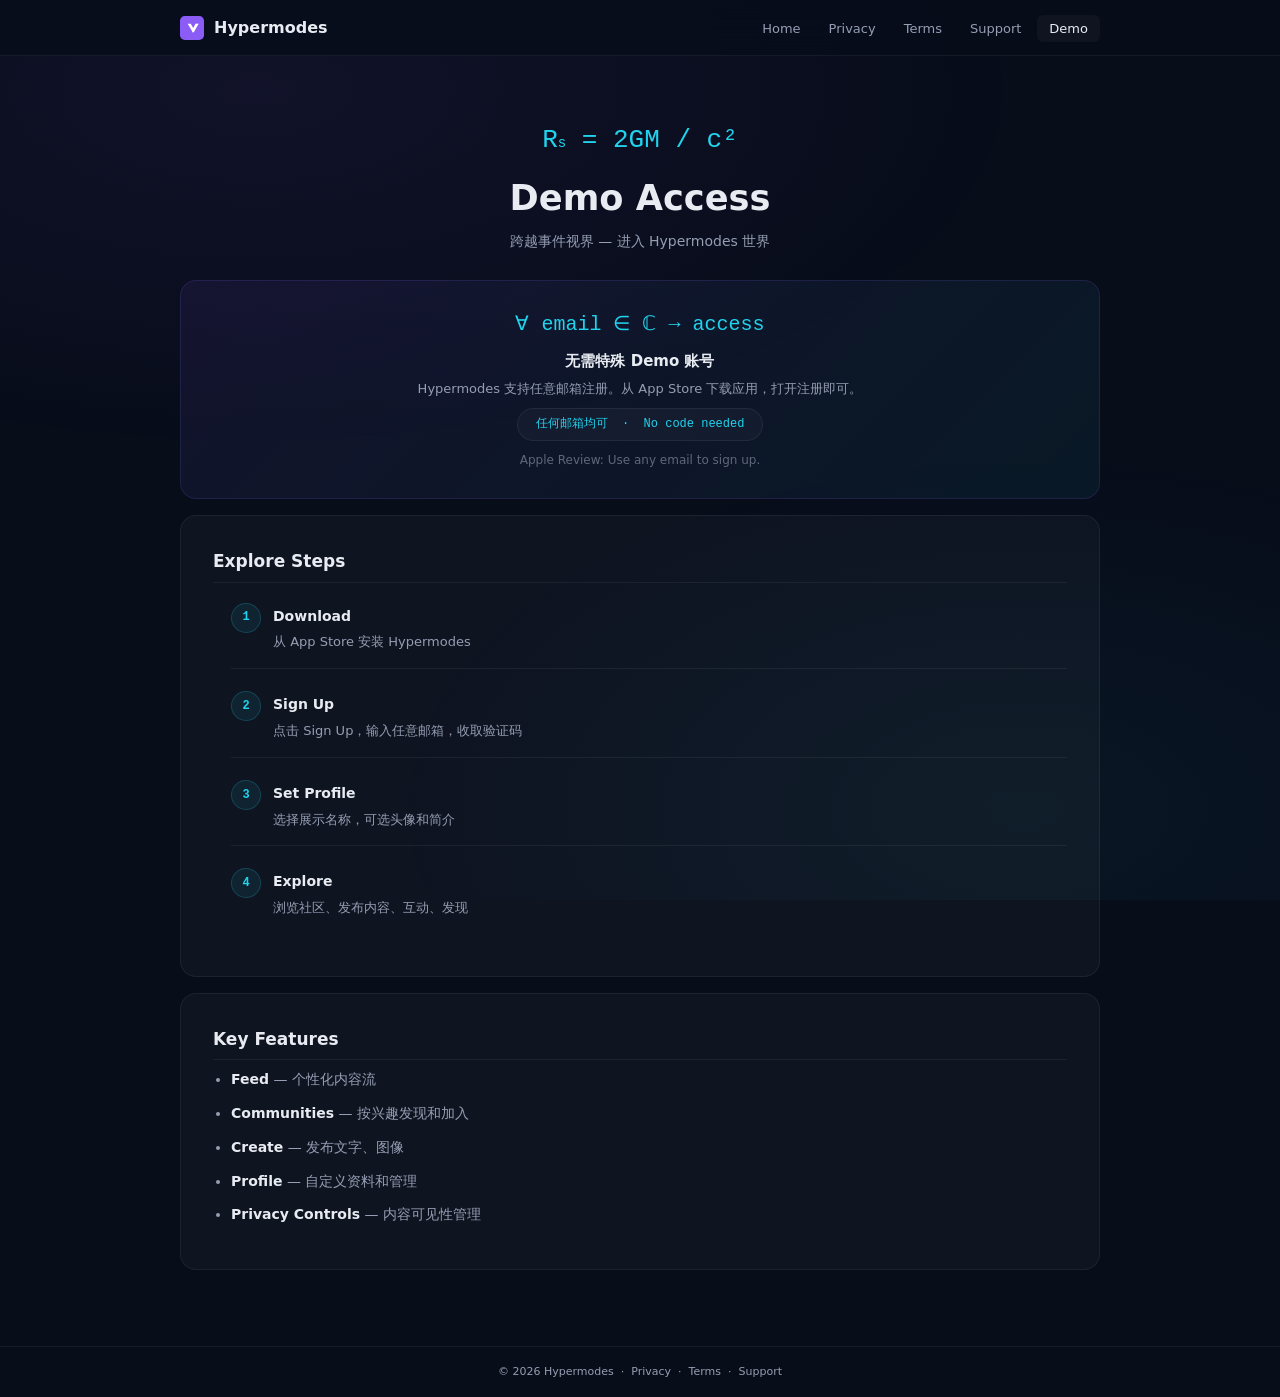
==== commit e159d481: "v3: animation-driven redesign — pi river canvas + fibonacci spiral + clean layout" ====
--- a/demo.html
+++ b/demo.html
@@ -1,100 +1,74 @@
-1|<!DOCTYPE html>
-2|<html lang="en">
-3|<head>
-4|<meta charset="UTF-8">
-5|<meta name="viewport" content="width=device-width,initial-scale=1.0">
-6|<title>Demo Access — Hypermodes</title>
-7|<meta name="description" content="Hypermodes Demo Access — How to sign up and explore the app.">
-8|<link rel="icon" href="assets/app-icon.svg" type="image/svg+xml">
-9|<link rel="stylesheet" href="css/style.css">
-10|</head>
-11|<body>
-12|
-13|<div class="formula-bg" aria-hidden="true">R<sub>s</sub> = 2GM/c²</div>
-14|
-15|<nav>
-16|  <div class="nav-inner">
-17|    <a href="index.html" class="nav-brand">
-18|      <svg viewBox="0 0 200 200" width="26" height="26"><defs><linearGradient id="g" x1="0" y1="0" x2="200" y2="200"><stop offset="0%" stop-color="#7c3aed"/><stop offset="100%" stop-color="#06b6d4"/></linearGradient></defs><rect width="200" height="200" rx="40" fill="url(#g)"/><path d="M64 64h26l20 36 20-36h26l-42 72h-8L64 64z" fill="#fff"/><path d="M130 64h16l-30 72h-16l30-72z" fill="rgba(255,255,255,0.6)"/></svg>
-19|      Hypermodes
-20|    </a>
-21|    <button class="nav-toggle" onclick="document.querySelector('.nav-links').classList.toggle('open')" aria-label="Menu"><svg width="24" height="24" viewBox="0 0 24 24" fill="none" stroke="currentColor" stroke-width="2"><path d="M3 12h18M3 6h18M3 18h18"/></svg></button>
-22|    <ul class="nav-links">
-23|      <li><a href="index.html">Home</a></li>
-24|      <li><a href="privacy.html">Privacy</a></li>
-25|      <li><a href="terms.html">Terms</a></li>
-26|      <li><a href="support.html">Support</a></li>
-27|      <li><a href="demo.html" class="active">Demo</a></li>
-28|    </ul>
-29|  </div>
-30|</nav>
-31|
-32|<main>
-33|  <div class="container">
-34|    <div class="page-header">
-35|      <div class="formula-display">R<sub>s</sub> = 2GM / c²</div>
-36|      <h1>Demo Access</h1>
-37|      <p class="page-subtitle">跨越事件视界 — 进入 Hypermodes 的世界</p>
-38|    </div>
-39|
-40|    <!-- Highlight -->
-41|    <div class="highlight-box">
-42|      <div class="formula-inset">∀ email ∈ ℂ → access granted</div>
-43|      <h3>无需 Demo 账号 — 直接注册即可</h3>
-44|      <p>Hypermodes 支持任意邮箱注册。从 App Store 下载应用，打开后按照注册流程操作即可。</p>
-45|      <div class="tag">任何邮箱均可使用 &nbsp;·&nbsp; No invitation code needed</div>
-46|      <p style="margin-top:13px;font-size:13px;color:var(--text-muted)">Apple Review Team: Please use any email address to sign up and explore all features.</p>
-47|    </div>
-48|
-49|    <!-- Steps -->
-50|    <div class="content-card">
-51|      <div class="content">
-52|        <h2 style="margin-top:0">探索步骤</h2>
-53|        <ol class="step-list">
-54|          <li><strong>下载 (Download)</strong><span>从 App Store 安装 Hypermodes</span></li>
-55|          <li><strong>注册 (Sign Up)</strong><span>点击 "Sign Up"，输入任意邮箱。您将收到验证码。</span></li>
-56|          <li><strong>设置资料 (Set Up Profile)</strong><span>选择展示名称，可选添加头像和简介</span></li>
-57|          <li><strong>探索 (Explore)</strong><span>浏览社区、发布内容、与他人互动、发现世界</span></li>
-58|        </ol>
-59|      </div>
-60|    </div>
-61|
-62|    <!-- Features -->
-63|    <div class="content-card">
-64|      <div class="content">
-65|        <h2 style="margin-top:0">Review 要点</h2>
-66|        <ul>
-67|          <li><strong>Feed</strong> — 个性化内容流，来自您关注的社区</li>
-68|          <li><strong>社区 (Communities)</strong> — 按兴趣发现和加入社区</li>
-69|          <li><strong>创作 (Create)</strong> — 发布文字、图像，与其他用户互动</li>
-70|          <li><strong>个人资料 (Profile)</strong> — 自定义资料、查看活动、管理设置</li>
-71|          <li><strong>隐私控制</strong> — 管理谁能看到您的内容和互动</li>
-72|        </ul>
-73|      </div>
-74|    </div>
-75|
-76|    <!-- Notes -->
-77|    <div class="content-card">
-78|      <div class="content">
-79|        <h2 style="margin-top:0">审查注意事项</h2>
-80|        <ul>
-81|          <li>邮箱验证码将发送至您提供的邮箱地址</li>
-82|          <li>注册后立即可体验完整功能</li>
-83|          <li>可自由创建、编辑、删除自己的内容</li>
-84|          <li>账户可从 Profile → Settings 随时删除</li>
-85|        </ul>
-86|      </div>
-87|    </div>
-88|  </div>
-89|</main>
-90|
-91|<footer>
-92|  <div class="container">
-93|    <p>&copy; 2026 Hypermodes. All rights reserved. &nbsp;·&nbsp; <a href="privacy.html">Privacy</a> &nbsp;·&nbsp; <a href="terms.html">Terms</a> &nbsp;·&nbsp; <a href="support.html">Support</a></p>
-94|  </div>
-95|</footer>
-96|
-97|<script>const p=location.pathname.split('/').pop()||'index.html';document.querySelectorAll('.nav-links a').forEach(a=>a.classList.toggle('active',a.getAttribute('href')===p));</script>
-98|</body>
-99|</html>
-100|+<!DOCTYPE html>
+<html lang="en">
+<head>
+<meta charset="UTF-8">
+<meta name="viewport" content="width=device-width,initial-scale=1.0">
+<title>Demo Access — Hypermodes</title>
+<meta name="description" content="Hypermodes Demo Access">
+<link rel="icon" href="assets/app-icon.svg" type="image/svg+xml">
+<link rel="stylesheet" href="css/style.css">
+</head>
+<body>
+
+<canvas id="spiralCanvas" class="spiral-decor"></canvas>
+
+<nav>
+  <div class="nav-inner">
+    <a href="index.html" class="nav-brand">
+      <svg viewBox="0 0 200 200" width="24" height="24"><defs><linearGradient id="g" x1="0" y1="0" x2="200" y2="200"><stop offset="0%" stop-color="#8b5cf6"/><stop offset="100%" stop-color="#22d3ee"/></linearGradient></defs><rect width="200" height="200" rx="40" fill="url(#g)"/><path d="M64 64h26l20 36 20-36h26l-42 72h-8L64 64z" fill="#fff"/><path d="M130 64h16l-30 72h-16l30-72z" fill="rgba(255,255,255,0.6)"/></svg>
+      Hypermodes
+    </a>
+    <button class="nav-toggle" onclick="document.querySelector('.nav-links').classList.toggle('open')" aria-label="Menu"><svg width="22" height="22" viewBox="0 0 24 24" fill="none" stroke="currentColor" stroke-width="2"><path d="M3 12h18M3 6h18M3 18h18"/></svg></button>
+    <ul class="nav-links">
+      <li><a href="index.html">Home</a></li>
+      <li><a href="privacy.html">Privacy</a></li>
+      <li><a href="terms.html">Terms</a></li>
+      <li><a href="support.html">Support</a></li>
+      <li><a href="demo.html" class="active">Demo</a></li>
+    </ul>
+  </div>
+</nav>
+
+<main>
+  <div class="container">
+    <div class="page-hd">
+      <div class="formula">R<span style="font-size:14px">s</span> = 2GM / c&#178;</div>
+      <h1>Demo Access</h1>
+      <p class="sub">跨越事件视界 — 进入 Hypermodes 世界</p>
+    </div>
+
+    <div class="hl-box">
+      <div class="big-formula">&#8704; email &#8712; &#8450; &#8594; access</div>
+      <h3>无需特殊 Demo 账号</h3>
+      <p>Hypermodes 支持任意邮箱注册。从 App Store 下载应用，打开注册即可。</p>
+      <div class="hl-tag">任何邮箱均可 &nbsp;·&nbsp; No code needed</div>
+      <p style="margin-top:10px;font-size:12px;opacity:.6">Apple Review: Use any email to sign up.</p>
+    </div>
+
+    <div class="c-card">
+      <h2>Explore Steps</h2>
+      <ol class="steps">
+        <li><strong>Download</strong><span>从 App Store 安装 Hypermodes</span></li>
+        <li><strong>Sign Up</strong><span>点击 Sign Up，输入任意邮箱，收取验证码</span></li>
+        <li><strong>Set Profile</strong><span>选择展示名称，可选头像和简介</span></li>
+        <li><strong>Explore</strong><span>浏览社区、发布内容、互动、发现</span></li>
+      </ol>
+    </div>
+
+    <div class="c-card">
+      <h2>Key Features</h2>
+      <ul>
+        <li><strong>Feed</strong> — 个性化内容流</li>
+        <li><strong>Communities</strong> — 按兴趣发现和加入</li>
+        <li><strong>Create</strong> — 发布文字、图像</li>
+        <li><strong>Profile</strong> — 自定义资料和管理</li>
+        <li><strong>Privacy Controls</strong> — 内容可见性管理</li>
+      </ul>
+    </div>
+  </div>
+</main>
+
+<footer><div class="container"><p>&copy; 2026 Hypermodes &nbsp;·&nbsp; <a href="privacy.html">Privacy</a> &nbsp;·&nbsp; <a href="terms.html">Terms</a> &nbsp;·&nbsp; <a href="support.html">Support</a></p></div></footer>
+<script src="js/main.js"></script>
+</body>
+</html>
--- a/css/style.css
+++ b/css/style.css
@@ -1,677 +1,259 @@
-1|/* =========================================================
-2|   Hypermodes — v2 Formula Universe
-3|   Apple App Review Site
-4|   ========================================================= */
-5|
-6|/* --- Reset & Variables --- */
-7|*,*::before,*::after{box-sizing:border-box;margin:0;padding:0}
-8|
-9|:root{
-10|  --bg-deep:#05081a;
-11|  --bg-space:#080d28;
-12|  --bg-card:rgba(255,255,255,0.03);
-13|  --bg-card-hover:rgba(255,255,255,0.06);
-14|  --border:rgba(255,255,255,0.06);
-15|  --border-glow:rgba(124,58,237,0.15);
-16|  --text:#e2e8f0;
-17|  --text-dim:#94a3b8;
-18|  --text-muted:#64748b;
-19|  --purple:#7c3aed;
-20|  --purple-glow:rgba(124,58,237,0.3);
-21|  --cyan:#06b6d4;
-22|  --cyan-glow:rgba(6,182,212,0.2);
-23|  --gradient:linear-gradient(135deg,#7c3aed 0%,#06b6d4 100%);
-24|  --gradient-soft:linear-gradient(135deg,rgba(124,58,237,0.12) 0%,rgba(6,182,212,0.12) 100%);
-25|  --radius-sm:8px;
-26|  --radius-md:13px;
-27|  --radius-lg:21px;
-28|  --font:'Inter',-apple-system,BlinkMacSystemFont,'SF Pro Display','Segoe UI',system-ui,sans-serif;
-29|  --mono:'JetBrains Mono','Fira Code','SF Mono',monospace;
-30|  --golden:61.8%;
-31|  --max-w:960px;
-32|}
-33|
-34|html{scroll-behavior:smooth}
-35|body{
-36|  font-family:var(--font);
-37|  background:var(--bg-deep);
-38|  color:var(--text);
-39|  line-height:1.7;
-40|  min-height:100vh;
-41|  -webkit-font-smoothing:antialiased;
-42|  overflow-x:hidden;
-43|}
-44|
-45|/* --- Animated Space Background --- */
-46|body::before{
-47|  content:'';
-48|  position:fixed;inset:0;pointer-events:none;z-index:-1;
-49|  background:
-50|    radial-gradient(ellipse 80% 60% at 0% 10%,rgba(124,58,237,0.06) 0%,transparent 60%),
-51|    radial-gradient(ellipse 60% 50% at 100% 90%,rgba(6,182,212,0.04) 0%,transparent 60%),
-52|    radial-gradient(ellipse 40% 40% at 50% 50%,rgba(124,58,237,0.03) 0%,transparent 70%);
-53|}
-54|
-55|/* --- Formula Watermark (page background) --- */
-56|.formula-bg{
-57|  position:fixed;
-58|  inset:0;pointer-events:none;z-index:-1;
-59|  display:flex;align-items:center;justify-content:center;
-60|  font-family:var(--mono);
-61|  font-size:clamp(80px,12vw,180px);
-62|  font-weight:700;
-63|  color:rgba(255,255,255,0.015);
-64|  white-space:nowrap;
-65|  user-select:none;
-66|  overflow:hidden;
-67|}
-68|
-69|/* --- Navigation --- */
-70|nav{
-71|  position:fixed;top:0;left:0;right:0;z-index:100;
-72|  background:rgba(5,8,26,0.88);
-73|  backdrop-filter:blur(24px);
-74|  border-bottom:1px solid var(--border);
-75|}
-76|
-77|.nav-inner{
-78|  max-width:var(--max-w);
-79|  margin:0 auto;
-80|  padding:0 24px;
-81|  display:flex;
-82|  align-items:center;
-83|  justify-content:space-between;
-84|  height:64px;
-85|}
-86|
-87|.nav-brand{
-88|  display:flex;
-89|  align-items:center;
-90|  gap:10px;
-91|  text-decoration:none;
-92|  font-weight:700;
-93|  font-size:17px;
-94|  color:var(--text);
-95|  letter-spacing:-0.01em;
-96|}
-97|
-98|.nav-brand svg{width:26px;height:26px}
-99|
-100|.nav-links{
-101|  display:flex;
-102|  gap:2px;
-103|  list-style:none;
-104|}
-105|
-106|.nav-links a{
-107|  color:var(--text-dim);
-108|  text-decoration:none;
-109|  font-size:13px;
-110|  font-weight:500;
-111|  padding:6px 12px;
-112|  border-radius:var(--radius-sm);
-113|  transition:all .2s;
-114|  letter-spacing:0.01em;
-115|}
-116|
-117|.nav-links a:hover,
-118|.nav-links a.active{
-119|  color:var(--text);
-120|  background:var(--bg-card);
-121|}
-122|
-123|.nav-toggle{
-124|  display:none;
-125|  background:none;
-126|  border:none;
-127|  color:var(--text);
-128|  cursor:pointer;
-129|  padding:8px;
-130|}
-131|
-132|/* --- Layout --- */
-133|.container{
-134|  max-width:var(--max-w);
-135|  margin:0 auto;
-136|  padding:0 24px;
-137|}
-138|
-139|main{
-140|  padding-top:96px;
-141|  padding-bottom:80px;
-142|  position:relative;
-143|  z-index:1;
-144|}
-145|
-146|/* ========================================
-147|   INDEX — Hero + Concept Cards
-148|   ======================================== */
-149|
-150|.hero{
-151|  text-align:center;
-152|  padding:72px 0 48px;
-153|  position:relative;
-154|}
-155|
-156|/* Pi digits floating background */
-157|.hero-pi{
-158|  position:absolute;
-159|  inset:0;pointer-events:none;z-index:-1;
-160|  display:flex;
-161|  flex-wrap:wrap;
-162|  align-items:flex-start;
-163|  justify-content:center;
-164|  gap:6px;
-165|  padding:20px 40px;
-166|  font-family:var(--mono);
-167|  font-size:13px;
-168|  color:rgba(255,255,255,0.025);
-169|  line-height:1;
-170|  overflow:hidden;
-171|  max-height:100%;
-172|  mask-image:radial-gradient(ellipse 70% 70% at 50% 50%,black 30%,transparent 70%);
-173|}
-174|
-175|.hero-logo{
-176|  width:88px;
-177|  height:88px;
-178|  margin:0 auto 28px;
-179|  background:var(--gradient);
-180|  border-radius:20px;
-181|  padding:18px;
-182|  box-shadow:0 0 80px var(--purple-glow),0 0 30px rgba(6,182,212,0.15);
-183|  position:relative;
-184|}
-185|
-186|.hero-logo::after{
-187|  content:'';
-188|  position:absolute;
-189|  inset:-4px;
-190|  border-radius:24px;
-191|  border:1px solid var(--border-glow);
-192|  animation:pulse-ring 3s ease-in-out infinite;
-193|}
-194|
-195|@keyframes pulse-ring{
-196|  0%,100%{opacity:0}
-197|  50%{opacity:1}
-198|}
-199|
-200|.hero h1{
-201|  font-size:clamp(2.6rem,7vw,4.2rem);
-202|  font-weight:800;
-203|  background:var(--gradient);
-204|  -webkit-background-clip:text;
-205|  -webkit-text-fill-color:transparent;
-206|  background-clip:text;
-207|  line-height:1.1;
-208|  margin-bottom:12px;
-209|  letter-spacing:-0.02em;
-210|}
-211|
-212|.hero .subtitle{
-213|  font-size:clamp(1rem,2.2vw,1.25rem);
-214|  color:var(--text-dim);
-215|  max-width:560px;
-216|  margin:0 auto 12px;
-217|  line-height:1.6;
-218|}
-219|
-220|.hero .formula-tag{
-221|  display:inline-block;
-222|  font-family:var(--mono);
-223|  font-size:13px;
-224|  color:var(--cyan);
-225|  background:var(--cyan-glow);
-226|  padding:4px 14px;
-227|  border-radius:100px;
-228|  margin-bottom:36px;
-229|  border:1px solid rgba(6,182,212,0.15);
-230|}
-231|
-232|/* Navigation badges */
-233|.quick-links{
-234|  display:flex;
-235|  flex-wrap:wrap;
-236|  gap:8px;
-237|  justify-content:center;
-238|  margin-bottom:48px;
-239|}
-240|
-241|.quick-link{
-242|  display:inline-flex;
-243|  align-items:center;
-244|  gap:8px;
-245|  padding:10px 18px;
-246|  background:var(--bg-card);
-247|  border:1px solid var(--border);
-248|  border-radius:100px;
-249|  font-size:13px;
-250|  color:var(--text-dim);
-251|  text-decoration:none;
-252|  transition:all .2s;
-253|}
-254|
-255|.quick-link:hover{
-256|  background:var(--bg-card-hover);
-257|  border-color:var(--purple);
-258|  color:var(--text);
-259|  box-shadow:0 0 20px rgba(124,58,237,0.1);
-260|}
-261|
-262|/* -- Concept Grid -- */
-263|.concept-grid{
-264|  display:grid;
-265|  grid-template-columns:1fr 1fr;
-266|  gap:21px;
-267|  margin:48px 0;
-268|}
-269|
-270|.concept-card{
-271|  background:var(--bg-card);
-272|  border:1px solid var(--border);
-273|  border-radius:var(--radius-lg);
-274|  padding:34px;
-275|  position:relative;
-276|  overflow:hidden;
-277|  transition:all .3s;
-278|}
-279|
-280|.concept-card:hover{
-281|  background:var(--bg-card-hover);
-282|  border-color:var(--border-glow);
-283|  transform:translateY(-2px);
-284|  box-shadow:0 8px 40px rgba(124,58,237,0.08);
-285|}
-286|
-287|.concept-formula{
-288|  font-family:var(--mono);
-289|  font-size:28px;
-290|  font-weight:700;
-291|  background:var(--gradient);
-292|  -webkit-background-clip:text;
-293|  -webkit-text-fill-color:transparent;
-294|  background-clip:text;
-295|  margin-bottom:8px;
-296|}
-297|
-298|.concept-name{
-299|  font-size:12px;
-300|  color:var(--text-muted);
-301|  text-transform:uppercase;
-302|  letter-spacing:.06em;
-303|  margin-bottom:12px;
-304|}
-305|
-306|.concept-title{
-307|  font-size:18px;
-308|  font-weight:700;
-309|  margin-bottom:8px;
-310|  color:var(--text);
-311|}
-312|
-313|.concept-desc{
-314|  font-size:14px;
-315|  color:var(--text-dim);
-316|  line-height:1.6;
-317|}
-318|
-319|/* -- Intro Section -- */
-320|.intro-section{
-321|  background:var(--bg-card);
-322|  border:1px solid var(--border);
-323|  border-radius:var(--radius-lg);
-324|  padding:40px;
-325|  margin:34px 0;
-326|  position:relative;
-327|  overflow:hidden;
-328|}
-329|
-330|.intro-section::before{
-331|  content:'';
-332|  position:absolute;
-333|  top:0;left:0;
-334|  width:100%;
-335|  height:100%;
-336|  background:
-337|    linear-gradient(135deg,rgba(124,58,237,0.04) 0%,transparent 50%),
-338|    linear-gradient(225deg,rgba(6,182,212,0.04) 50%,transparent 100%);
-339|  pointer-events:none;
-340|}
-341|
-342|.intro-section h2{
-343|  font-size:22px;
-344|  font-weight:700;
-345|  margin-bottom:12px;
-346|  position:relative;
-347|}
-348|
-349|.intro-section .section-label{
-350|  font-family:var(--mono);
-351|  font-size:11px;
-352|  color:var(--cyan);
-353|  text-transform:uppercase;
-354|  letter-spacing:.08em;
-355|  margin-bottom:8px;
-356|  position:relative;
-357|}
-358|
-359|.intro-section .content{
-360|  font-size:15px;
-361|  color:var(--text-dim);
-362|  position:relative;
-363|}
-364|
-365|.intro-section .content ul{
-366|  margin:12px 0 0 20px;
-367|  list-style:none;
-368|}
-369|
-370|.intro-section .content ul li{
-371|  margin-bottom:10px;
-372|  padding-left:20px;
-373|  position:relative;
-374|}
-375|
-376|.intro-section .content ul li::before{
-377|  content:'→';
-378|  position:absolute;
-379|  left:0;
-380|  color:var(--purple);
-381|  font-family:var(--mono);
-382|}
-383|
-384|/* ========================================
-385|   STANDARD PAGE HEADER
-386|   ======================================== */
-387|
-388|.page-header{
-389|  text-align:center;
-390|  padding:48px 0 34px;
-391|  position:relative;
-392|  z-index:1;
-393|}
-394|
-395|.page-header h1{
-396|  font-size:clamp(1.8rem,4vw,2.6rem);
-397|  font-weight:800;
-398|  background:var(--gradient);
-399|  -webkit-background-clip:text;
-400|  -webkit-text-fill-color:transparent;
-401|  background-clip:text;
-402|  margin-bottom:8px;
-403|}
-404|
-405|.page-header .formula-display{
-406|  font-family:var(--mono);
-407|  font-size:clamp(20px,3vw,32px);
-408|  color:var(--cyan);
-409|  margin-bottom:8px;
-410|  text-shadow:0 0 30px var(--cyan-glow);
-411|}
-412|
-413|.page-header .page-subtitle{
-414|  color:var(--text-dim);
-415|  font-size:15px;
-416|  margin-bottom:4px;
-417|}
-418|
-419|.page-header .page-date{
-420|  font-size:12px;
-421|  color:var(--text-muted);
-422|}
-423|
-424|/* ========================================
-425|   CONTENT CARDS (privacy, terms, support, demo)
-426|   ======================================== */
-427|
-428|.content-card{
-429|  background:var(--bg-card);
-430|  border:1px solid var(--border);
-431|  border-radius:var(--radius-lg);
-432|  padding:40px;
-433|  margin-bottom:21px;
-434|  position:relative;
-435|  z-index:1;
-436|}
-437|
-438|.content-card:hover{
-439|  border-color:var(--border-glow);
-440|}
-441|
-442|.content-card .content{
-443|  font-size:15px;
-444|  line-height:1.85;
-445|  color:var(--text-dim);
-446|}
-447|
-448|.content-card .content h2{
-449|  font-size:20px;
-450|  font-weight:700;
-451|  color:var(--text);
-452|  margin-top:34px;
-453|  margin-bottom:8px;
-454|  padding-bottom:8px;
-455|  border-bottom:1px solid var(--border);
-456|}
-457|
-458|.content-card .content h2:first-child{margin-top:0}
-459|
-460|.content-card .content h3{
-461|  font-size:16px;
-462|  font-weight:600;
-463|  color:var(--text);
-464|  margin-top:21px;
-465|  margin-bottom:6px;
-466|}
-467|
-468|.content-card .content p{margin-bottom:13px}
-469|.content-card .content ul,.content-card .content ol{margin:0 0 13px 21px}
-470|.content-card .content li{margin-bottom:8px;padding-left:4px}
-471|.content-card .content strong{color:var(--text)}
-472|.content-card .content a{color:var(--cyan);text-decoration:none;border-bottom:1px solid transparent;transition:border-color .2s}
-473|.content-card .content a:hover{border-color:var(--cyan)}
-474|
-475|/* ========================================
-476|   SPECIAL ELEMENTS
-477|   ======================================== */
-478|
-479|/* Highlight box (demo access, important notice) */
-480|.highlight-box{
-481|  background:var(--gradient-soft);
-482|  border:1px solid var(--border-glow);
-483|  border-radius:var(--radius-lg);
-484|  padding:34px;
-485|  text-align:center;
-486|  margin-bottom:21px;
-487|  position:relative;
-488|  z-index:1;
-489|}
-490|
-491|.highlight-box .formula-inset{
-492|  font-family:var(--mono);
-493|  font-size:18px;
-494|  color:var(--cyan);
-495|  text-shadow:0 0 20px var(--cyan-glow);
-496|  margin-bottom:12px;
-497|}
-498|
-499|.highlight-box h3{
-500|  font-size:17px;
-501|  font-weight:700;
-502|  margin-bottom:8px;
-503|}
-504|
-505|.highlight-box p{
-506|  color:var(--text-dim);
-507|  font-size:14px;
-508|  margin-bottom:12px;
-509|}
-510|
-511|.tag{
-512|  display:inline-block;
-513|  padding:8px 20px;
-514|  background:var(--bg-card);
-515|  border:1px solid var(--border);
-516|  border-radius:100px;
-517|  font-family:var(--mono);
-518|  font-size:13px;
-519|  color:var(--cyan);
-520|}
-521|
-522|/* Contact links */
-523|.contact-row{
-524|  display:flex;
-525|  flex-wrap:wrap;
-526|  gap:13px;
-527|  margin:13px 0;
-528|}
-529|
-530|.contact-item{
-531|  flex:1;
-532|  min-width:200px;
-533|  display:flex;
-534|  align-items:center;
-535|  gap:13px;
-536|  padding:16px 21px;
-537|  background:var(--bg-card);
-538|  border:1px solid var(--border);
-539|  border-radius:var(--radius-md);
-540|  text-decoration:none;
-541|  color:var(--text);
-542|  transition:all .2s;
-543|}
-544|
-545|.contact-item:hover{
-546|  background:var(--bg-card-hover);
-547|  border-color:var(--purple);
-548|  box-shadow:0 0 20px rgba(124,58,237,0.06);
-549|}
-550|
-551|.contact-item-icon{
-552|  width:40px;height:40px;
-553|  display:flex;align-items:center;justify-content:center;
-554|  border-radius:10px;
-555|  background:var(--gradient-soft);
-556|  flex-shrink:0;
-557|}
-558|
-559|.contact-item-body{flex:1}
-560|.contact-item-label{font-size:11px;color:var(--text-muted);text-transform:uppercase;letter-spacing:.06em;margin-bottom:2px}
-561|.contact-item-value{font-size:14px;font-weight:500}
-562|
-563|/* FAQ */
-564|.faq-item{
-565|  border-bottom:1px solid var(--border);
-566|  padding:21px 0;
-567|}
-568|
-569|.faq-item:last-child{border-bottom:none}
-570|
-571|.faq-q{
-572|  font-weight:600;
-573|  color:var(--text);
-574|  font-size:15px;
-575|  margin-bottom:6px;
-576|}
-577|
-578|.faq-a{
-579|  color:var(--text-dim);
-580|  font-size:14px;
-581|  line-height:1.7;
-582|}
-583|
-584|.faq-a a{
-585|  color:var(--cyan);
-586|  text-decoration:none;
-587|  border-bottom:1px solid transparent;
-588|  transition:border-color .2s;
-589|}
-590|
-591|.faq-a a:hover{border-color:var(--cyan)}
-592|
-593|/* Steps (demo page) */
-594|.step-list{
-595|  list-style:none;
-596|  counter-reset:step;
-597|}
-598|
-599|.step-list li{
-600|  counter-increment:step;
-601|  padding:16px 0 16px 48px;
-602|  position:relative;
-603|  border-bottom:1px solid var(--border);
-604|}
-605|
-606|.step-list li:last-child{border-bottom:none}
-607|
-608|.step-list li::before{
-609|  content:counter(step);
-610|  position:absolute;
-611|  left:0;top:13px;
-612|  width:34px;height:34px;
-613|  border-radius:50%;
-614|  background:var(--gradient-soft);
-615|  border:1px solid var(--border-glow);
-616|  display:flex;
-617|  align-items:center;
-618|  justify-content:center;
-619|  font-family:var(--mono);
-620|  font-size:13px;
-621|  font-weight:600;
-622|  color:var(--cyan);
-623|}
-624|
-625|.step-list li strong{display:block;margin-bottom:2px;color:var(--text)}
-626|.step-list li span{font-size:14px;color:var(--text-dim)}
-627|
-628|/* ========================================
-629|   FOOTER
-630|   ======================================== */
-631|
-632|footer{
-633|  border-top:1px solid var(--border);
-634|  padding:21px 0;
-635|  text-align:center;
-636|}
-637|
-638|footer p{
-639|  font-size:12px;
-640|  color:var(--text-muted);
-641|}
-642|
-643|footer a{
-644|  color:var(--text-dim);
-645|  text-decoration:none;
-646|}
-647|
-648|footer a:hover{color:var(--text)}
-649|
-650|/* ========================================
-651|   RESPONSIVE
-652|   ======================================== */
-653|
-654|@media(max-width:768px){
-655|  .nav-toggle{display:block}
-656|  .nav-links{
-657|    display:none;
-658|    position:absolute;top:64px;left:0;right:0;
-659|    flex-direction:column;
-660|    background:rgba(5,8,26,0.98);
-661|    backdrop-filter:blur(24px);
-662|    border-bottom:1px solid var(--border);
-663|    padding:12px 24px;
-664|    gap:2px;
-665|  }
-666|  .nav-links.open{display:flex}
-667|
-668|  .hero{padding:40px 0 24px}
-669|  .hero-logo{width:64px;height:64px;padding:14px;margin-bottom:20px}
-670|  .concept-grid{grid-template-columns:1fr;gap:13px}
-671|  .concept-card{padding:24px}
-672|  .intro-section,.content-card{padding:24px}
-673|  .page-header{padding:32px 0 21px}
-674|  .contact-item{flex-direction:column;text-align:center}
-675|  .contact-item-icon{margin:0 auto}
-676|}
-677|+/*
+ * Hypermodes — Formula Universe v3
+ * Animation-first design
+ */
+
+*,*::before,*::after{box-sizing:border-box;margin:0;padding:0}
+
+:root{
+  --bg:#080d1a;
+  --card:rgba(255,255,255,0.03);
+  --border:rgba(255,255,255,0.06);
+  --text:#e8ecf2;
+  --dim:#959eb3;
+  --purple:#8b5cf6;
+  --cyan:#22d3ee;
+  --font:system-ui,-apple-system,'Segoe UI',sans-serif;
+  --mono:'Courier New',monospace;
+  --grad:linear-gradient(135deg,var(--purple),var(--cyan));
+  --max:960px;
+}
+
+html{scroll-behavior:smooth}
+body{
+  font-family:var(--font);
+  background:var(--bg);
+  color:var(--text);
+  line-height:1.6;
+  overflow-x:hidden;
+  -webkit-font-smoothing:antialiased;
+}
+
+/* == Space glow == */
+body::before{
+  content:'';position:fixed;inset:0;z-index:-2;pointer-events:none;
+  background:
+    radial-gradient(ellipse 60% 40% at 20% 10%,rgba(139,92,246,0.07),transparent),
+    radial-gradient(ellipse 50% 40% at 80% 90%,rgba(34,211,238,0.05),transparent);
+}
+
+/* == Canvas layers == */
+#piCanvas,#spiralCanvas{
+  position:fixed;
+  inset:0;z-index:-1;pointer-events:none;
+}
+
+/* == Nav == */
+nav{
+  position:fixed;top:0;left:0;right:0;z-index:100;
+  background:rgba(8,13,26,0.85);
+  backdrop-filter:blur(16px);
+  border-bottom:1px solid var(--border);
+  height:56px;
+}
+
+.nav-inner{
+  max-width:var(--max);margin:0 auto;
+  height:100%;
+  display:flex;align-items:center;justify-content:space-between;
+  padding:0 20px;
+}
+
+.nav-brand{
+  display:flex;align-items:center;gap:10px;
+  text-decoration:none;font-weight:700;font-size:16px;color:var(--text);
+}
+
+.nav-brand svg{width:24px;height:24px}
+
+.nav-links{display:flex;gap:4px;list-style:none}
+.nav-links a{
+  color:var(--dim);text-decoration:none;font-size:13px;
+  padding:6px 12px;border-radius:6px;transition:all .2s;
+}
+.nav-links a:hover,.nav-links a.active{color:var(--text);background:var(--card)}
+
+.nav-toggle{display:none;background:none;border:none;color:var(--text);cursor:pointer;padding:6px}
+
+/* == Layout == */
+.container{max-width:var(--max);margin:0 auto;padding:0 20px}
+main{padding-top:80px;padding-bottom:60px;position:relative;z-index:1}
+
+/* == Hero == */
+.hero{
+  text-align:center;
+  padding:60px 0 40px;
+  position:relative;
+}
+
+.hero-logo{
+  width:80px;height:80px;margin:0 auto 24px;
+  background:var(--grad);border-radius:18px;padding:16px;
+  box-shadow:0 0 50px rgba(139,92,246,0.25);
+  animation:float 3s ease-in-out infinite;
+}
+
+@keyframes float{0%,100%{transform:translateY(0)}50%{transform:translateY(-8px)}}
+
+.hero h1{
+  font-size:clamp(2rem,5vw,3.2rem);font-weight:800;
+  background:var(--grad);
+  -webkit-background-clip:text;
+  background-clip:text;
+  color:transparent;
+  letter-spacing:-0.02em;
+  margin-bottom:8px;
+}
+
+.hero .tagline{
+  font-size:15px;color:var(--dim);margin-bottom:32px;
+}
+
+/* == Quick nav buttons == */
+.quick-nav{
+  display:flex;flex-wrap:wrap;gap:10px;justify-content:center;margin-bottom:40px;
+}
+
+.quick-nav a{
+  text-decoration:none;color:var(--dim);font-size:13px;
+  padding:10px 20px;background:var(--card);border:1px solid var(--border);
+  border-radius:20px;transition:all .25s;
+}
+.quick-nav a:hover{color:var(--text);border-color:var(--purple);box-shadow:0 0 20px rgba(139,92,246,0.1)}
+
+/* == Feature row == */
+.features{
+  display:grid;grid-template-columns:1fr 1fr;gap:16px;margin:32px 0;
+}
+
+.feat-card{
+  background:var(--card);border:1px solid var(--border);
+  border-radius:16px;padding:28px;transition:all .3s;
+}
+.feat-card:hover{border-color:rgba(139,92,246,0.2);transform:translateY(-2px)}
+
+.feat-icon{
+  font-family:var(--mono);font-size:24px;font-weight:700;
+  background:var(--grad);-webkit-background-clip:text;background-clip:text;color:transparent;
+  margin-bottom:8px;
+}
+
+.feat-title{font-size:15px;font-weight:600;margin-bottom:4px}
+.feat-desc{font-size:13px;color:var(--dim);line-height:1.5}
+
+/* == About section == */
+.about{
+  background:var(--card);border:1px solid var(--border);
+  border-radius:16px;padding:32px;margin:24px 0;
+}
+
+.about h2{font-size:18px;font-weight:700;margin-bottom:12px}
+.about p{font-size:14px;color:var(--dim);margin-bottom:10px}
+
+.about ul{list-style:none;margin-top:8px}
+.about ul li{font-size:13px;color:var(--dim);padding:6px 0 6px 18px;position:relative}
+.about ul li::before{content:'›';position:absolute;left:0;color:var(--purple);font-weight:700}
+
+/* == Page header == */
+.page-hd{text-align:center;padding:40px 0 28px}
+.page-hd .formula{font-family:var(--mono);font-size:clamp(18px,3vw,26px);color:var(--cyan)}
+.page-hd h1{font-size:clamp(1.6rem,3.5vw,2.2rem);font-weight:800;margin:8px 0 4px}
+.page-hd .sub{font-size:14px;color:var(--dim)}
+.page-hd .date{font-size:11px;color:var(--dim);opacity:.6;margin-top:4px}
+
+/* == Content card == */
+.c-card{
+  background:var(--card);border:1px solid var(--border);
+  border-radius:16px;padding:32px;margin-bottom:16px;
+}
+
+.c-card h2{font-size:17px;font-weight:700;margin:24px 0 8px;padding-bottom:6px;border-bottom:1px solid var(--border)}
+.c-card h2:first-child{margin-top:0}
+.c-card h3{font-size:14px;font-weight:600;margin:16px 0 6px;color:var(--text)}
+.c-card p,.c-card li{font-size:14px;color:var(--dim);margin-bottom:10px;line-height:1.7}
+.c-card ul,.c-card ol{margin-left:18px}
+.c-card strong{color:var(--text)}
+.c-card a{color:var(--cyan);text-decoration:none}
+.c-card a:hover{text-decoration:underline}
+
+/* == Highlight == */
+.hl-box{
+  background:linear-gradient(135deg,rgba(139,92,246,0.08),rgba(34,211,238,0.06));
+  border:1px solid rgba(139,92,246,0.15);
+  border-radius:16px;padding:28px;text-align:center;margin-bottom:16px;
+}
+
+.hl-box .big-formula{font-family:var(--mono);font-size:20px;color:var(--cyan);margin-bottom:8px}
+.hl-box h3{font-size:15px;margin-bottom:6px}
+.hl-box p{font-size:13px;color:var(--dim)}
+.hl-tag{
+  display:inline-block;padding:6px 18px;background:var(--card);
+  border:1px solid var(--border);border-radius:20px;
+  font-family:var(--mono);font-size:12px;color:var(--cyan);margin-top:8px;
+}
+
+/* == Contact == */
+.contact-row{display:flex;gap:12px;flex-wrap:wrap;margin:12px 0}
+.contact-item{
+  flex:1;min-width:180px;display:flex;align-items:center;gap:12px;
+  padding:14px 18px;background:var(--card);border:1px solid var(--border);
+  border-radius:12px;text-decoration:none;color:var(--text);transition:all .2s;
+}
+.contact-item:hover{border-color:var(--purple);background:rgba(255,255,255,0.05)}
+.contact-icon{width:36px;height:36px;border-radius:8px;background:rgba(139,92,246,0.1);display:flex;align-items:center;justify-content:center;flex-shrink:0}
+.contact-label{font-size:10px;color:var(--dim);text-transform:uppercase;letter-spacing:.05em}
+.contact-value{font-size:13px}
+
+/* == FAQ == */
+.faq-item{border-bottom:1px solid var(--border);padding:16px 0}
+.faq-item:last-child{border:none}
+.faq-q{font-size:14px;font-weight:600;margin-bottom:4px}
+.faq-a{font-size:13px;color:var(--dim)}
+.faq-a a{color:var(--cyan);text-decoration:none}
+
+/* == Steps == */
+.steps{list-style:none;counter-reset:s}
+.steps li{
+  counter-increment:s;padding:14px 0 14px 42px;position:relative;border-bottom:1px solid var(--border);
+}
+.steps li:last-child{border:none}
+.steps li::before{
+  content:counter(s);position:absolute;left:0;top:12px;
+  width:30px;height:30px;border-radius:50%;
+  background:rgba(34,211,238,0.08);border:1px solid rgba(34,211,238,0.2);
+  display:flex;align-items:center;justify-content:center;
+  font-family:var(--mono);font-size:12px;font-weight:700;color:var(--cyan);
+}
+.steps li strong{display:block;font-size:14px;color:var(--text);margin-bottom:2px}
+.steps li span{font-size:13px;color:var(--dim)}
+
+/* == Spiral decoration == */
+.spiral-decor{
+  position:fixed;right:-200px;bottom:-200px;
+  width:500px;height:500px;z-index:-1;pointer-events:none;
+  opacity:.15;
+}
+
+/* == Footer == */
+footer{
+  border-top:1px solid var(--border);padding:16px 0;text-align:center;
+}
+footer p{font-size:11px;color:var(--dim)}
+footer a{color:var(--dim);text-decoration:none}
+footer a:hover{color:var(--text)}
+
+/* == Responsive == */
+@media(max-width:768px){
+  .nav-toggle{display:block}
+  .nav-links{
+    display:none;position:absolute;top:56px;left:0;right:0;
+    flex-direction:column;background:rgba(8,13,26,0.98);
+    backdrop-filter:blur(16px);border-bottom:1px solid var(--border);
+    padding:8px 16px;gap:0;
+  }
+  .nav-links.open{display:flex}
+  .features{grid-template-columns:1fr}
+  .hero{padding:32px 0 24px}
+  .hero-logo{width:60px;height:60px;padding:12px}
+  .c-card{padding:20px}
+}
